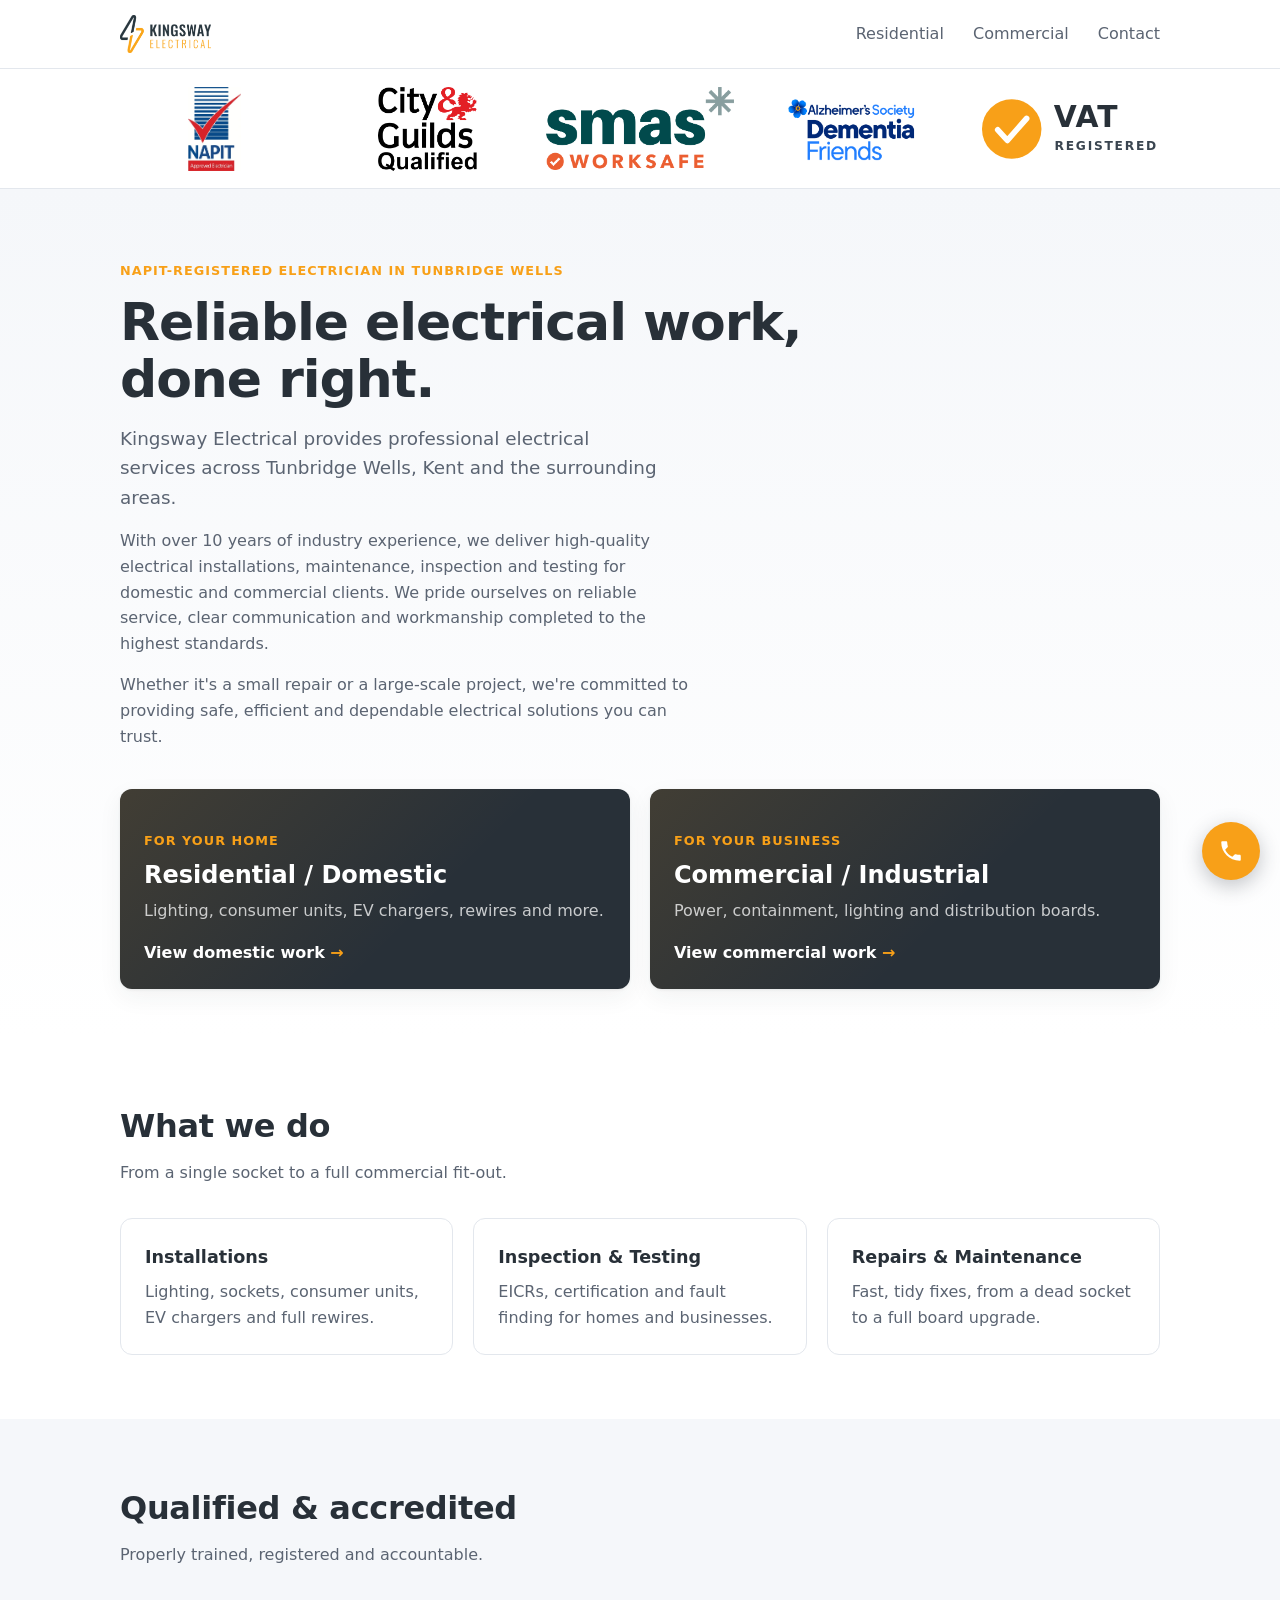
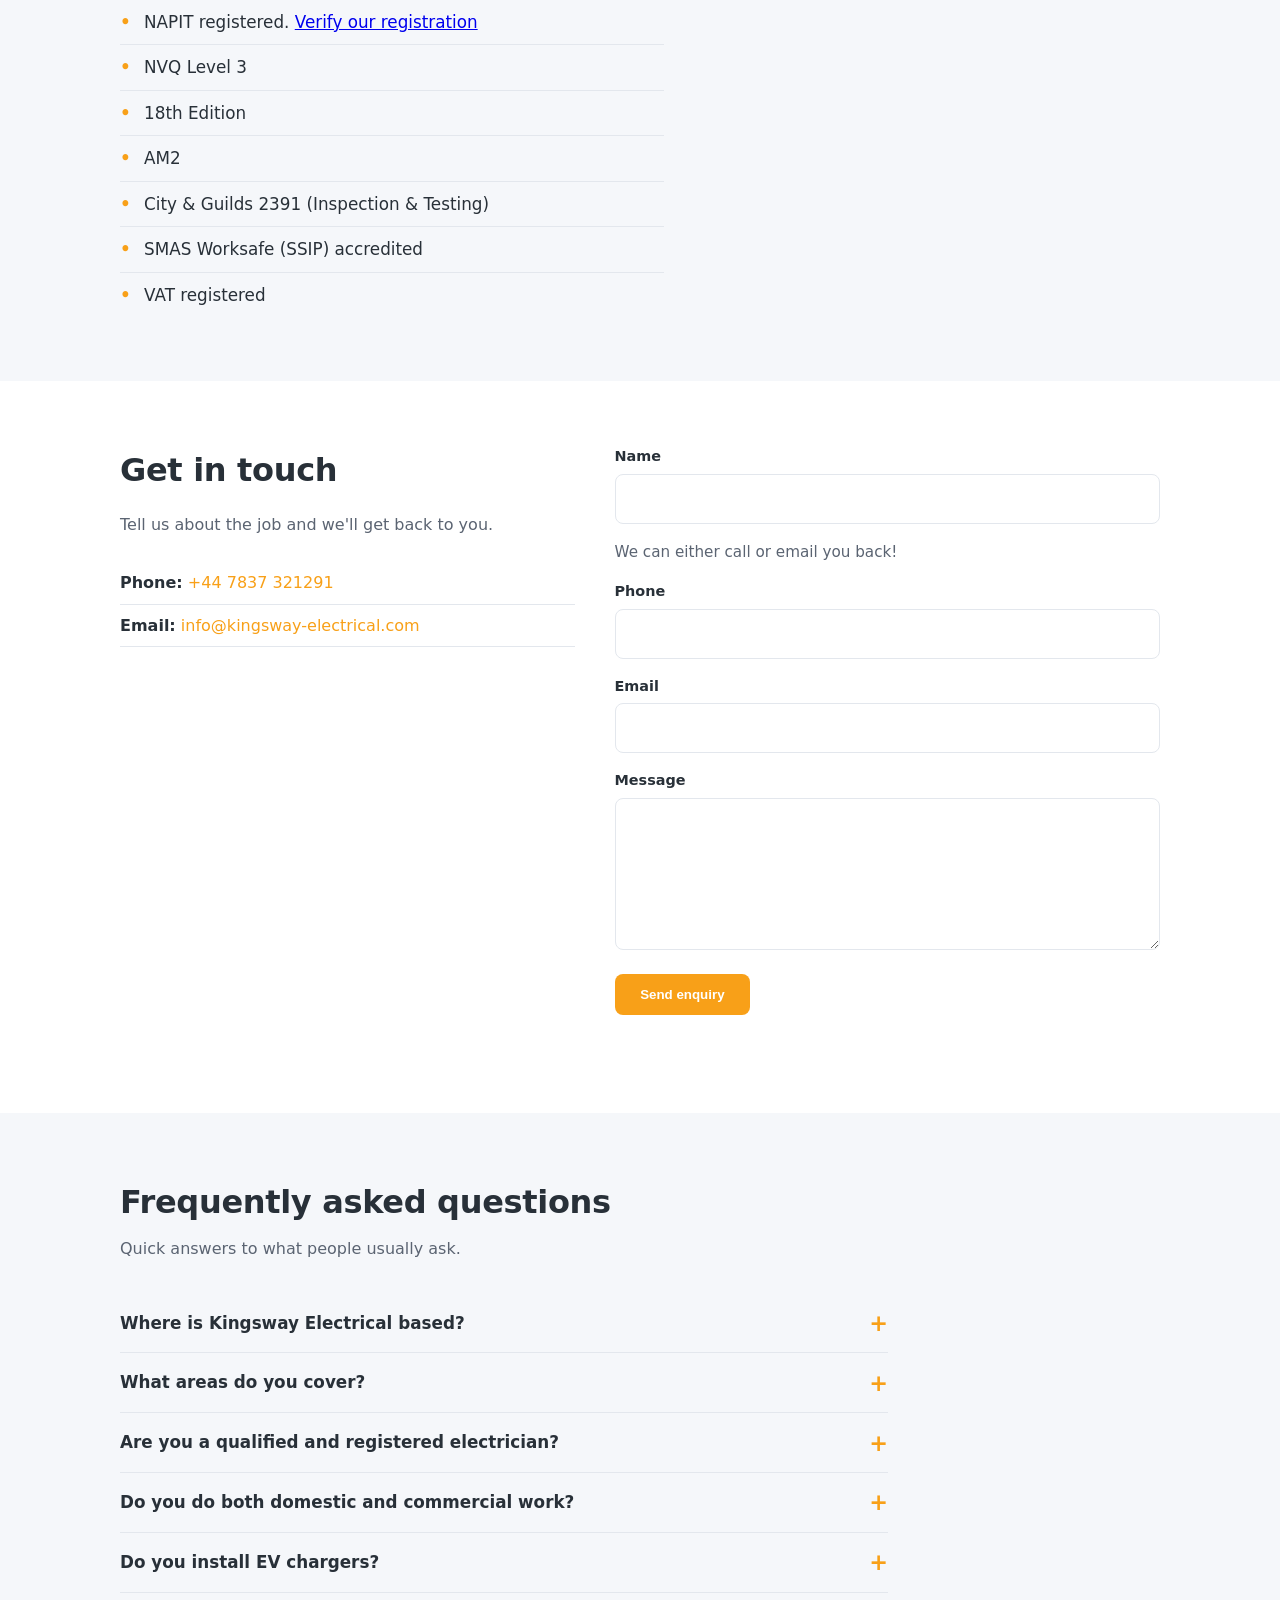
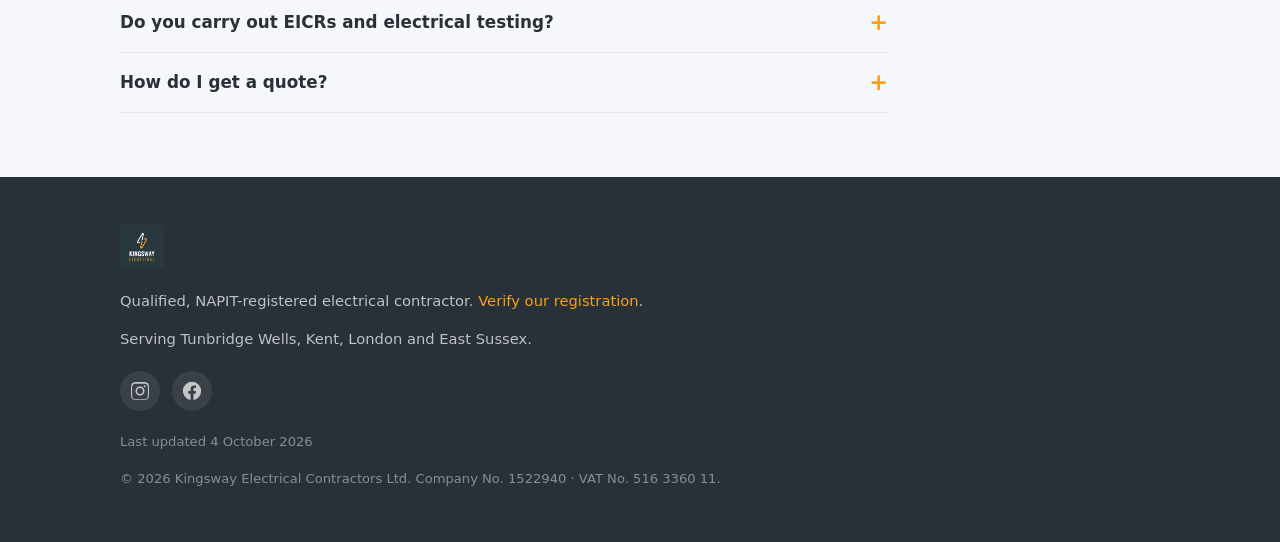
==== index.html @ fcd262de "refresh last-updated date" ====
<!doctype html>
<html lang="en">
    <head>
        <meta charset="UTF-8" />
        <meta name="viewport" content="width=device-width, initial-scale=1.0" />
        <title>
            Electrician in Tunbridge Wells &amp; Kent | Kingsway Electrical
        </title>
        <meta
            name="description"
            content="NAPIT-registered electrician in Tunbridge Wells, covering Kent, London and East Sussex. Domestic and commercial electrical work, done safely and to standard."
        />
        <link rel="canonical" href="https://kingsway-electrical.com/" />
        <link rel="icon" type="image/png" href="assets/favicon.png" />
        <link rel="apple-touch-icon" href="assets/apple-touch-icon.png" />
        <link rel="stylesheet" href="styles.css" />

        <!-- Open Graph / social sharing -->
        <meta property="og:type" content="website" />
        <meta property="og:site_name" content="Kingsway Electrical" />
        <meta
            property="og:title"
            content="Electrician in Tunbridge Wells &amp; Kent | Kingsway Electrical"
        />
        <meta
            property="og:description"
            content="NAPIT-registered electrician in Tunbridge Wells, covering Kent, London and East Sussex. Domestic and commercial work, done safely and to standard."
        />
        <meta property="og:url" content="https://kingsway-electrical.com/" />
        <meta
            property="og:image"
            content="https://kingsway-electrical.com/assets/og-image.png"
        />
        <meta property="og:locale" content="en_GB" />
        <meta name="twitter:card" content="summary_large_image" />
        <meta
            name="twitter:title"
            content="Electrician in Tunbridge Wells &amp; Kent | Kingsway Electrical"
        />
        <meta
            name="twitter:description"
            content="NAPIT-registered electrician in Tunbridge Wells, covering Kent, London and East Sussex."
        />
        <meta
            name="twitter:image"
            content="https://kingsway-electrical.com/assets/og-image.png"
        />

        <!-- LocalBusiness structured data -->
        <script type="application/ld+json">
            {
                "@context": "https://schema.org",
                "@type": "Electrician",
                "name": "Kingsway Electrical Contractors Ltd",
                "image": "https://kingsway-electrical.com/assets/og-image.png",
                "logo": "https://kingsway-electrical.com/assets/logos/kingsway-landscape.png",
                "url": "https://kingsway-electrical.com/",
                "telephone": "+447837321291",
                "email": "info@kingsway-electrical.com",
                "sameAs": [
                    "https://www.instagram.com/kingsway.electrical/",
                    "https://www.facebook.com/share/1Cf3zeGQAm/"
                ],
                "address": {
                    "@type": "PostalAddress",
                    "addressLocality": "Tunbridge Wells",
                    "addressRegion": "Kent",
                    "addressCountry": "GB"
                },
                "geo": {
                    "@type": "GeoCoordinates",
                    "latitude": 51.1324,
                    "longitude": 0.2637
                },
                "areaServed": [
                    { "@type": "City", "name": "Tunbridge Wells" },
                    { "@type": "AdministrativeArea", "name": "Kent" },
                    { "@type": "AdministrativeArea", "name": "East Sussex" },
                    { "@type": "City", "name": "London" }
                ],
                "knowsAbout": [
                    "Domestic electrical installations",
                    "Commercial electrical work",
                    "EV charger installation",
                    "Consumer unit upgrades",
                    "EICR inspection and testing",
                    "Rewires"
                ]
            }
        </script>
    </head>
    <body>
        <a class="skip-link" href="#main">Skip to content</a>

        <header class="site-header">
            <div class="container header-inner">
                <a
                    class="brand"
                    href="index.html"
                    aria-label="Kingsway Electrical home"
                >
                    <img
                        src="assets/logos/kingsway-landscape.png"
                        alt="Kingsway Electrical"
                    />
                </a>
                <nav class="nav">
                    <a href="residential.html">Residential</a>
                    <a href="commercial.html">Commercial</a>
                    <a href="#contact">Contact</a>
                </nav>
            </div>
        </header>

        <main id="main">
            <!-- ACCREDITATION TRUST BAR -->
            <section
                class="trust-bar"
                aria-label="Accreditations and registrations"
            >
                <div class="container trust-bar-inner">
                    <a
                        href="https://search.napit.org.uk/member/70166/kingsway-electrical-contractors-ltd"
                        target="_blank"
                        rel="noopener"
                        title="Verify our NAPIT registration"
                    >
                        <img
                            src="assets/badges/napit-approved.webp"
                            alt="NAPIT Approved Electrician"
                        />
                    </a>
                    <img
                        src="assets/badges/city-and-guilds.png"
                        alt="City &amp; Guilds qualified"
                    />
                    <img
                        src="assets/badges/smas.webp"
                        alt="SMAS Worksafe accredited"
                    />
                    <img
                        src="assets/badges/dementia-friends.png"
                        alt="Dementia Friends"
                    />
                    <img
                        src="assets/badges/vat-registered.svg"
                        alt="VAT registered"
                    />
                </div>
            </section>

            <!-- HERO + the two paths -->
            <section class="hero">
                <div class="container">
                    <p class="eyebrow">
                        NAPIT-Registered Electrician in Tunbridge Wells
                    </p>
                    <h1>Reliable electrical work,<br />done right.</h1>
                    <p class="lead">
                        Kingsway Electrical provides professional electrical
                        services across Tunbridge Wells, Kent and the
                        surrounding areas.
                    </p>
                    <p class="hero-about">
                        With over 10 years of industry experience, we deliver
                        high-quality electrical installations, maintenance,
                        inspection and testing for domestic and commercial
                        clients. We pride ourselves on reliable service, clear
                        communication and workmanship completed to the highest
                        standards.
                    </p>
                    <p class="hero-about">
                        Whether it's a small repair or a large-scale project,
                        we're committed to providing safe, efficient and
                        dependable electrical solutions you can trust.
                    </p>

                    <div class="paths">
                        <a class="path-card" href="residential.html">
                            <span class="path-kicker">For your home</span>
                            <h3>Residential / Domestic</h3>
                            <p>
                                Lighting, consumer units, EV chargers, rewires
                                and more.
                            </p>
                            <span class="arrow">View domestic work</span>
                        </a>
                        <a class="path-card" href="commercial.html">
                            <span class="path-kicker">For your business</span>
                            <h3>Commercial / Industrial</h3>
                            <p>
                                Power, containment, lighting and distribution
                                boards.
                            </p>
                            <span class="arrow">View commercial work</span>
                        </a>
                    </div>
                </div>
            </section>

            <!-- SERVICES -->
            <section id="services" class="section">
                <div class="container">
                    <h2>What we do</h2>
                    <p class="section-sub">
                        From a single socket to a full commercial fit-out.
                    </p>
                    <div class="grid">
                        <div class="card">
                            <h3>Installations</h3>
                            <p>
                                Lighting, sockets, consumer units, EV chargers
                                and full rewires.
                            </p>
                        </div>
                        <div class="card">
                            <h3>Inspection &amp; Testing</h3>
                            <p>
                                EICRs, certification and fault finding for homes
                                and businesses.
                            </p>
                        </div>
                        <div class="card">
                            <h3>Repairs &amp; Maintenance</h3>
                            <p>
                                Fast, tidy fixes, from a dead socket to a full
                                board upgrade.
                            </p>
                        </div>
                    </div>
                </div>
            </section>

            <!-- CREDENTIALS / TRUST -->
            <section id="credentials" class="section section-alt">
                <div class="container">
                    <h2>Qualified &amp; accredited</h2>
                    <p class="section-sub">
                        Properly trained, registered and accountable.
                    </p>
                    <ul class="cert-list">
                        <li>
                            <span>•</span> NAPIT registered.
                            <a
                                href="https://search.napit.org.uk/member/70166/kingsway-electrical-contractors-ltd"
                                target="_blank"
                                rel="noopener"
                                >Verify our registration</a
                            >
                        </li>
                        <li><span>•</span> NVQ Level 3</li>
                        <li><span>•</span> 18th Edition</li>
                        <li><span>•</span> AM2</li>
                        <li>
                            <span>•</span> City &amp; Guilds 2391 (Inspection
                            &amp; Testing)
                        </li>
                        <li><span>•</span> SMAS Worksafe (SSIP) accredited</li>
                        <li><span>•</span> VAT registered</li>
                    </ul>
                </div>
            </section>

            <!-- CONTACT -->
            <section id="contact" class="section">
                <div class="container contact-grid">
                    <div>
                        <h2>Get in touch</h2>
                        <p class="prose">
                            Tell us about the job and we'll get back to you.
                        </p>
                        <ul class="contact-list">
                            <li>
                                <strong>Phone:</strong>
                                <a href="tel:+447837321291">+44 7837 321291</a>
                            </li>
                            <li>
                                <strong>Email:</strong>
                                <a href="mailto:info@kingsway-electrical.com"
                                    >info@kingsway-electrical.com</a
                                >
                            </li>
                        </ul>
                    </div>

                    <form
                        class="contact-form"
                        action="https://api.web3forms.com/submit"
                        method="POST"
                    >
                        <input
                            type="hidden"
                            name="access_key"
                            value="915a069f-47f3-4213-aee9-d47a1fab5835"
                        />
                        <input
                            type="hidden"
                            name="subject"
                            value="New enquiry from kingsway-electrical.com"
                        />
                        <input
                            type="hidden"
                            name="from_name"
                            value="Kingsway Electrical website"
                        />
                        <input
                            type="hidden"
                            name="redirect"
                            value="https://kingsway-electrical.com/thank-you.html"
                        />
                        <!-- honeypot: hidden from people, catches bots -->
                        <input
                            type="checkbox"
                            name="botcheck"
                            style="display: none"
                            tabindex="-1"
                            autocomplete="off"
                        />

                        <div class="field">
                            <label for="cf-name">Name</label>
                            <input
                                id="cf-name"
                                type="text"
                                name="name"
                                required
                                autocomplete="name"
                            />
                        </div>

                        <p class="field-note">
                            We can either call or email you back!
                        </p>

                        <div class="field">
                            <label for="cf-phone">Phone</label>
                            <input
                                id="cf-phone"
                                type="tel"
                                name="phone"
                                autocomplete="tel"
                            />
                        </div>

                        <div class="field">
                            <label for="cf-email">Email</label>
                            <input
                                id="cf-email"
                                type="email"
                                name="email"
                                autocomplete="email"
                            />
                        </div>

                        <div class="field">
                            <label for="cf-message">Message</label>
                            <textarea
                                id="cf-message"
                                name="message"
                                rows="5"
                                required
                            ></textarea>
                        </div>

                        <button class="btn" type="submit">Send enquiry</button>
                        <p
                            class="form-status"
                            role="status"
                            aria-live="polite"
                        ></p>
                    </form>
                </div>
            </section>

            <!-- FAQ -->
            <section id="faq" class="section section-alt">
                <div class="container">
                    <h2>Frequently asked questions</h2>
                    <p class="section-sub">
                        Quick answers to what people usually ask.
                    </p>
                    <div class="faq">
                        <details>
                            <summary>Where is Kingsway Electrical based?</summary>
                            <p>
                                Kingsway Electrical Contractors Ltd is an
                                electrician based in Tunbridge Wells, Kent. We
                                cover Tunbridge Wells and the surrounding areas
                                across Kent, London and East Sussex.
                            </p>
                        </details>
                        <details>
                            <summary>What areas do you cover?</summary>
                            <p>
                                We work throughout Tunbridge Wells, Kent, London
                                and East Sussex, for both domestic and
                                commercial customers.
                            </p>
                        </details>
                        <details>
                            <summary>
                                Are you a qualified and registered electrician?
                            </summary>
                            <p>
                                Yes. We are NAPIT-registered and qualified to NVQ
                                Level 3, 18th Edition, AM2 and City &amp; Guilds
                                2391 (Inspection and Testing). Every job is
                                certified.
                            </p>
                        </details>
                        <details>
                            <summary>
                                Do you do both domestic and commercial work?
                            </summary>
                            <p>
                                Yes. We handle everything from a single socket in
                                a home to a full commercial fit-out, including
                                lighting, consumer units, rewires, power and
                                distribution boards.
                            </p>
                        </details>
                        <details>
                            <summary>Do you install EV chargers?</summary>
                            <p>
                                Yes, we install home and workplace EV chargers,
                                along with the supply and circuit protection they
                                need.
                            </p>
                        </details>
                        <details>
                            <summary>
                                Do you carry out EICRs and electrical testing?
                            </summary>
                            <p>
                                Yes. We carry out EICRs, certification and fault
                                finding for homes and businesses.
                            </p>
                        </details>
                        <details>
                            <summary>How do I get a quote?</summary>
                            <p>
                                Call or email us, or fill in the contact form
                                on this site with a few details about the job.
                                We can call or email you back, whichever suits.
                            </p>
                        </details>
                    </div>
                </div>
            </section>

            <script type="application/ld+json">
                {
                    "@context": "https://schema.org",
                    "@type": "FAQPage",
                    "mainEntity": [
                        {
                            "@type": "Question",
                            "name": "Where is Kingsway Electrical based?",
                            "acceptedAnswer": {
                                "@type": "Answer",
                                "text": "Kingsway Electrical Contractors Ltd is an electrician based in Tunbridge Wells, Kent. We cover Tunbridge Wells and the surrounding areas across Kent, London and East Sussex."
                            }
                        },
                        {
                            "@type": "Question",
                            "name": "What areas do you cover?",
                            "acceptedAnswer": {
                                "@type": "Answer",
                                "text": "We work throughout Tunbridge Wells, Kent, London and East Sussex, for both domestic and commercial customers."
                            }
                        },
                        {
                            "@type": "Question",
                            "name": "Are you a qualified and registered electrician?",
                            "acceptedAnswer": {
                                "@type": "Answer",
                                "text": "Yes. We are NAPIT-registered and qualified to NVQ Level 3, 18th Edition, AM2 and City & Guilds 2391 (Inspection and Testing). Every job is certified."
                            }
                        },
                        {
                            "@type": "Question",
                            "name": "Do you do both domestic and commercial work?",
                            "acceptedAnswer": {
                                "@type": "Answer",
                                "text": "Yes. We handle everything from a single socket in a home to a full commercial fit-out, including lighting, consumer units, rewires, power and distribution boards."
                            }
                        },
                        {
                            "@type": "Question",
                            "name": "Do you install EV chargers?",
                            "acceptedAnswer": {
                                "@type": "Answer",
                                "text": "Yes, we install home and workplace EV chargers, along with the supply and circuit protection they need."
                            }
                        },
                        {
                            "@type": "Question",
                            "name": "Do you carry out EICRs and electrical testing?",
                            "acceptedAnswer": {
                                "@type": "Answer",
                                "text": "Yes. We carry out EICRs, certification and fault finding for homes and businesses."
                            }
                        },
                        {
                            "@type": "Question",
                            "name": "How do I get a quote?",
                            "acceptedAnswer": {
                                "@type": "Answer",
                                "text": "Call or email us, or fill in the contact form on this site with a few details about the job. We can call or email you back, whichever suits."
                            }
                        }
                    ]
                }
            </script>
        </main>

        <footer class="site-footer">
            <div class="container">
                <img
                    class="foot-logo"
                    src="assets/logos/kingsway-wo.png"
                    alt="Kingsway Electrical"
                />
                <p>
                    Qualified, NAPIT-registered electrical contractor.
                    <a
                        href="https://search.napit.org.uk/member/70166/kingsway-electrical-contractors-ltd"
                        target="_blank"
                        rel="noopener"
                        >Verify our registration</a
                    >.
                </p>
                <p>
                    Serving Tunbridge Wells, Kent, London and East Sussex.
                </p>
                <p class="foot-social">
                    <a
                        href="https://www.instagram.com/kingsway.electrical/"
                        target="_blank"
                        rel="noopener"
                        aria-label="Kingsway Electrical on Instagram"
                    >
                        <svg viewBox="0 0 24 24" width="22" height="22" aria-hidden="true" focusable="false"><path fill="currentColor" d="M12 2.2c3.2 0 3.58.01 4.85.07 1.17.05 1.8.25 2.23.41.56.22.96.48 1.38.9.42.42.68.82.9 1.38.16.42.36 1.06.41 2.23.06 1.27.07 1.65.07 4.85s-.01 3.58-.07 4.85c-.05 1.17-.25 1.8-.41 2.23-.22.56-.48.96-.9 1.38-.42.42-.82.68-1.38.9-.42.16-1.06.36-2.23.41-1.27.06-1.65.07-4.85.07s-3.58-.01-4.85-.07c-1.17-.05-1.8-.25-2.23-.41a3.7 3.7 0 0 1-1.38-.9 3.7 3.7 0 0 1-.9-1.38c-.16-.42-.36-1.06-.41-2.23C2.21 15.58 2.2 15.2 2.2 12s.01-3.58.07-4.85c.05-1.17.25-1.8.41-2.23.22-.56.48-.96.9-1.38.42-.42.82-.68 1.38-.9.42-.16 1.06-.36 2.23-.41C8.42 2.21 8.8 2.2 12 2.2zm0 1.8c-3.14 0-3.51.01-4.75.07-.9.04-1.39.19-1.71.32-.43.17-.74.37-1.06.69-.32.32-.52.63-.69 1.06-.13.32-.28.81-.32 1.71-.06 1.24-.07 1.61-.07 4.75s.01 3.51.07 4.75c.04.9.19 1.39.32 1.71.17.43.37.74.69 1.06.32.32.63.52 1.06.69.32.13.81.28 1.71.32 1.24.06 1.61.07 4.75.07s3.51-.01 4.75-.07c.9-.04 1.39-.19 1.71-.32.43-.17.74-.37 1.06-.69.32-.32.52-.63.69-1.06.13-.32.28-.81.32-1.71.06-1.24.07-1.61.07-4.75s-.01-3.51-.07-4.75c-.04-.9-.19-1.39-.32-1.71a2.85 2.85 0 0 0-.69-1.06 2.85 2.85 0 0 0-1.06-.69c-.32-.13-.81-.28-1.71-.32C15.51 4.01 15.14 4 12 4zm0 3.06A4.94 4.94 0 1 0 12 16.94 4.94 4.94 0 0 0 12 7.06zm0 8.14A3.2 3.2 0 1 1 12 8.8a3.2 3.2 0 0 1 0 6.4zm6.28-8.34a1.15 1.15 0 1 1-2.3 0 1.15 1.15 0 0 1 2.3 0z"/></svg>
                    </a>
                    <a
                        href="https://www.facebook.com/share/1Cf3zeGQAm/"
                        target="_blank"
                        rel="noopener"
                        aria-label="Kingsway Electrical on Facebook"
                    >
                        <svg viewBox="0 0 24 24" width="22" height="22" aria-hidden="true" focusable="false"><path fill="currentColor" d="M22 12a10 10 0 1 0-11.56 9.88v-6.99H7.9V12h2.54V9.8c0-2.5 1.49-3.89 3.78-3.89 1.09 0 2.24.2 2.24.2v2.46h-1.26c-1.24 0-1.63.77-1.63 1.56V12h2.78l-.44 2.89h-2.34v6.99A10 10 0 0 0 22 12z"/></svg>
                    </a>
                </p>
                <p class="foot-updated">
                    Last updated
                    <time datetime="2026-10-04">4 October 2026</time>
                </p>
                <p class="foot-meta">
                    &copy; <span id="year">2026</span> Kingsway Electrical
                    Contractors Ltd. Company No. 1522940 · VAT No. 516 3360 11.
                </p>
            </div>
        </footer>

        <!-- floating call button (appears on scroll) -->
        <a
            class="call-fab"
            href="tel:+447837321291"
            aria-label="Call Kingsway Electrical on 07837 321291"
        >
            <svg viewBox="0 0 24 24" width="26" height="26" aria-hidden="true" focusable="false"><path fill="currentColor" d="M6.62 10.79c1.44 2.83 3.76 5.14 6.59 6.59l2.2-2.2c.27-.27.67-.36 1.02-.24 1.12.37 2.33.57 3.57.57.55 0 1 .45 1 1V20c0 .55-.45 1-1 1-9.39 0-17-7.61-17-17 0-.55.45-1 1-1h3.5c.55 0 1 .45 1 1 0 1.25.2 2.45.57 3.57.11.35.03.74-.25 1.02l-2.2 2.21z"/></svg>
        </a>

        <script>
            document.getElementById("year").textContent =
                new Date().getFullYear();
        </script>
        <script>
            (function () {
                var form = document.querySelector(".contact-form");
                if (!form) return;
                var status = form.querySelector(".form-status");
                var phone = form.querySelector("[name=phone]");
                var email = form.querySelector("[name=email]");

                // Phone and email are both optional, but we need one to reply.
                // On a valid submit the form posts normally and Web3Forms
                // redirects to thank-you.html (see the hidden "redirect" field).
                form.addEventListener("submit", function (e) {
                    if (!phone.value.trim() && !email.value.trim()) {
                        e.preventDefault();
                        status.className = "form-status error";
                        status.textContent =
                            "Please leave a phone number or an email so we can reply.";
                        phone.focus();
                    }
                });
            })();
        </script>
    </body>
</html>
---- styles.css ----
/* Kingsway Electrical site styles */

:root {
  --bg: #ffffff;
  --bg-alt: #f5f7fa;
  --ink: #283038;          /* brand slate-charcoal (sampled from logo) */
  --ink-soft: #3a4550;
  --muted: #5b6472;
  --brand: #f8a018;        /* brand orange (sampled from logo) */
  --brand-dark: #d8860c;
  --border: #e3e7ed;
  --max: 1080px;
  --radius: 12px;
  --shadow: 0 1px 3px rgba(40, 48, 56, 0.08), 0 8px 24px rgba(40, 48, 56, 0.06);
}

* { box-sizing: border-box; }
html { scroll-behavior: smooth; }

body {
  margin: 0;
  font-family: system-ui, -apple-system, "Segoe UI", Roboto, Helvetica, Arial, sans-serif;
  color: var(--ink);
  background: var(--bg);
  line-height: 1.6;
}

img { max-width: 100%; display: block; }

.container {
  width: 100%;
  max-width: var(--max);
  margin: 0 auto;
  padding: 0 1.25rem;
}

/* ---------- Header ---------- */
.site-header {
  position: sticky;
  top: 0;
  background: rgba(255, 255, 255, 0.92);
  backdrop-filter: blur(8px);
  border-bottom: 1px solid var(--border);
  z-index: 50;
}
.header-inner {
  display: flex;
  align-items: center;
  justify-content: space-between;
  height: 68px;
}
.brand img { height: 38px; width: auto; }
.nav a {
  margin-left: 1.5rem;
  color: var(--muted);
  text-decoration: none;
  font-weight: 500;
}
.nav a:hover { color: var(--brand); }

/* ---------- Buttons ---------- */
.btn {
  display: inline-block;
  background: var(--brand);
  color: #fff;
  text-decoration: none;
  font-weight: 600;
  padding: 0.8rem 1.6rem;
  border-radius: 8px;
  border: none;
  cursor: pointer;
  transition: background 0.15s ease;
}
.btn:hover { background: var(--brand-dark); }
.btn-ghost {
  background: transparent;
  color: var(--ink);
  border: 1px solid var(--border);
}
.btn-ghost:hover { background: var(--bg-alt); }

/* ---------- Accreditation trust bar (directly below the nav) ---------- */
.trust-bar {
  background: var(--bg);
  border-bottom: 1px solid var(--border);
  padding: 1.1rem 0;
}
.trust-bar-inner {
  display: flex;
  align-items: center;
  justify-content: space-between;
  gap: 1.5rem;
  flex-wrap: wrap;
}
.trust-bar-inner > * {            /* equal-width slots, logo centred in each */
  flex: 1 1 0;
  display: flex;
  align-items: center;
  justify-content: center;
  min-width: 100px;
}
.trust-bar img {
  height: 84px;
  width: auto;
  max-width: 100%;
  object-fit: contain;
}
@media (max-width: 600px) {
  /* stack the header so the nav row sits below the logo instead of crowding it */
  .header-inner { height: auto; flex-direction: column; gap: 0.5rem; padding: 0.7rem 0; }
  .nav { display: flex; justify-content: center; gap: 1.5rem; }
  .nav a { margin: 0; }
  /* let the marks size to content and centre them so they wrap into even rows */
  .trust-bar img { height: 54px; }
  .trust-bar-inner { justify-content: center; gap: 1.25rem 1.6rem; }
  .trust-bar-inner > * { flex: 0 0 auto; min-width: 0; }
}

/* ---------- Hero ---------- */
.hero {
  padding: 4.5rem 0 3rem;
  background: linear-gradient(180deg, var(--bg-alt), var(--bg));
}
.eyebrow {
  text-transform: uppercase;
  letter-spacing: 0.08em;
  font-size: 0.8rem;
  font-weight: 600;
  color: var(--brand);
  margin: 0 0 0.75rem;
}
.hero h1 {
  font-size: clamp(2rem, 5vw, 3.25rem);
  line-height: 1.1;
  margin: 0 0 1rem;
  letter-spacing: -0.02em;
}
.lead { font-size: 1.15rem; color: var(--muted); max-width: 46ch; margin: 0 0 1rem; }
.hero-about { color: var(--muted); max-width: 56ch; margin: 0 0 1rem; }
.hero-about:last-of-type { margin-bottom: 0; }

/* ---------- Thank-you page ---------- */
.hero.thanks { padding: 5rem 0; }
.thanks-icon {
  display: inline-flex;
  align-items: center;
  justify-content: center;
  width: 64px;
  height: 64px;
  border-radius: 50%;
  background: var(--brand);
  color: #fff;
  margin-bottom: 1.25rem;
}
.hero.thanks .gallery-switch { margin-top: 2rem; }

/* ---------- Path buttons (the two big choices) ---------- */
.paths {
  display: grid;
  grid-template-columns: repeat(auto-fit, minmax(260px, 1fr));
  gap: 1.25rem;
  margin-top: 2.5rem;
}
.path-card {
  position: relative;
  display: flex;
  flex-direction: column;
  justify-content: flex-end;
  min-height: 200px;
  padding: 1.5rem;
  border-radius: var(--radius);
  background: var(--ink);
  color: #fff;
  text-decoration: none;
  overflow: hidden;
  box-shadow: var(--shadow);
  transition: transform 0.18s ease, box-shadow 0.18s ease;
}
.path-card:hover { transform: translateY(-3px); box-shadow: 0 12px 32px rgba(40, 48, 56, 0.18); }
.path-card::before {
  content: "";
  position: absolute;
  inset: 0;
  background: linear-gradient(135deg, rgba(248, 160, 24, 0.12), rgba(40, 48, 56, 0.0) 60%);
}
.path-card .path-kicker {
  position: relative;
  font-size: 0.8rem;
  letter-spacing: 0.08em;
  text-transform: uppercase;
  color: var(--brand);
  font-weight: 600;
}
.path-card h3 { position: relative; margin: 0.3rem 0 0.2rem; font-size: 1.5rem; }
.path-card p { position: relative; margin: 0; color: rgba(255, 255, 255, 0.75); }
.path-card .arrow { position: relative; margin-top: 1rem; font-weight: 600; color: #fff; }
.path-card .arrow::after { content: " →"; color: var(--brand); }

/* ---------- Sections ---------- */
.section { padding: 4rem 0; }
.section-alt { background: var(--bg-alt); }
.section h2 {
  font-size: clamp(1.5rem, 3vw, 2rem);
  margin: 0 0 0.5rem;
  letter-spacing: -0.01em;
}
.section .section-sub { color: var(--muted); margin: 0 0 2rem; max-width: 60ch; }
.prose { max-width: 62ch; color: var(--muted); }

/* ---------- Service grid ---------- */
.grid {
  display: grid;
  grid-template-columns: repeat(auto-fit, minmax(220px, 1fr));
  gap: 1.25rem;
}
.card {
  background: var(--bg);
  border: 1px solid var(--border);
  border-radius: var(--radius);
  padding: 1.5rem;
}
.card h3 { margin: 0 0 0.5rem; font-size: 1.1rem; }
.card p { margin: 0; color: var(--muted); }

/* ---------- Credentials / trust strip ---------- */
.cert-list {
  list-style: none;
  padding: 0;
  margin: 0;
  max-width: 34rem;
}
.cert-list li {
  padding: 0.55rem 0;
  font-size: 1.05rem;
  border-bottom: 1px solid var(--border);
}
.cert-list li:last-child { border-bottom: none; }
.cert-list li span { color: var(--brand); font-weight: 700; margin-right: 0.5rem; }

/* ---------- FAQ ---------- */
.faq { max-width: 48rem; }
.faq details { border-bottom: 1px solid var(--border); }
.faq summary {
  cursor: pointer;
  list-style: none;
  padding: 1rem 0;
  font-weight: 600;
  font-size: 1.05rem;
  display: flex;
  justify-content: space-between;
  align-items: center;
  gap: 1rem;
}
.faq summary::-webkit-details-marker { display: none; }
.faq summary::after {
  content: "+";
  color: var(--brand);
  font-weight: 700;
  font-size: 1.4rem;
  line-height: 1;
}
.faq details[open] summary::after { content: "\2212"; }
.faq details p {
  margin: 0 0 1.1rem;
  color: var(--muted);
  max-width: 62ch;
}

.badges {
  display: flex;
  flex-wrap: wrap;
  align-items: center;
  gap: 2rem;
}
.badges a, .badges figure { margin: 0; }
.badges img, .badges svg {
  height: 64px;
  width: auto;
  object-fit: contain;
  filter: grayscale(0.1);
  transition: transform 0.15s ease;
}
.badges a:hover img { transform: scale(1.04); }

/* ---------- Contact ---------- */
.contact-list { list-style: none; padding: 0; margin: 1.5rem 0 0; }
.contact-list li { padding: 0.5rem 0; border-bottom: 1px solid var(--border); }
.contact-list a { color: var(--brand); text-decoration: none; }
.contact-list a:hover { text-decoration: underline; }

/* ---------- Contact form ---------- */
.contact-grid {
  display: grid;
  grid-template-columns: 1fr 1.2fr;
  gap: 2.5rem;
  align-items: start;
}
@media (max-width: 760px) {
  .contact-grid { grid-template-columns: 1fr; gap: 1.75rem; }
}
.contact-form .field { margin-bottom: 1rem; }
.contact-form label {
  display: block;
  font-weight: 600;
  font-size: 0.9rem;
  margin-bottom: 0.35rem;
}
.contact-form input,
.contact-form textarea {
  width: 100%;
  padding: 0.7rem 0.9rem;
  font: inherit;
  color: var(--ink);
  background: var(--bg);
  border: 1px solid var(--border);
  border-radius: 8px;
}
.contact-form input:focus,
.contact-form textarea:focus {
  outline: none;
  border-color: var(--brand);
  box-shadow: 0 0 0 3px rgba(248, 160, 24, 0.18);
}
.contact-form textarea { resize: vertical; min-height: 120px; }
.field-note { margin: 0 0 1rem; color: var(--muted); font-size: 0.95rem; }
.form-status { margin: 1rem 0 0; font-weight: 600; font-size: 0.95rem; min-height: 1.2em; }
.form-status.ok { color: #1c7c43; }
.form-status.error { color: #c0362c; }

/* ---------- Footer ---------- */
.site-footer {
  background: var(--ink);
  color: rgba(255, 255, 255, 0.7);
  padding: 3rem 0 2.5rem;
  font-size: 0.92rem;
}
.site-footer img.foot-logo { height: 44px; width: auto; margin-bottom: 1.25rem; }
.site-footer a { color: var(--brand); text-decoration: none; }
.site-footer .foot-meta { margin-top: 1rem; font-size: 0.82rem; color: rgba(255, 255, 255, 0.45); }
.site-footer .foot-updated { margin-top: 1.25rem; font-size: 0.82rem; color: rgba(255, 255, 255, 0.45); }
.foot-social { display: flex; gap: 0.75rem; margin: 1.25rem 0 0; }
.foot-social a {
  display: inline-flex;
  align-items: center;
  justify-content: center;
  width: 40px;
  height: 40px;
  border-radius: 50%;
  color: rgba(255, 255, 255, 0.7);
  background: rgba(255, 255, 255, 0.08);
  transition: background 0.15s ease, color 0.15s ease;
}
.foot-social a:hover { background: var(--brand); color: #fff; }
.foot-social svg { display: block; }

/* ---------- Floating call button (appears on scroll) ---------- */
.call-fab {
  position: fixed;
  right: 1.25rem;
  bottom: 1.25rem;
  z-index: 60;
  display: flex;
  align-items: center;
  justify-content: center;
  width: 58px;
  height: 58px;
  border-radius: 50%;
  background: var(--brand);
  color: #fff;
  box-shadow: 0 6px 20px rgba(40, 48, 56, 0.28);
  transition: opacity 0.25s ease, transform 0.25s ease, background 0.15s ease;
}
.call-fab:hover { background: var(--brand-dark); }
.call-fab:focus-visible { outline: 3px solid var(--ink); outline-offset: 3px; }
@media (max-width: 600px) {
  .call-fab { width: 54px; height: 54px; right: 1rem; bottom: 1rem; }
}

/* ---------- Standouts strip (homepage, auto-scrolling marquee) ---------- */
.standouts-section { padding-bottom: 3rem; }
.standouts-scroll {
  overflow: hidden;
  padding: 0.5rem 0 1.25rem;
  /* fade the band into the page at both edges */
  -webkit-mask-image: linear-gradient(to right, transparent, #000 7%, #000 93%, transparent);
  mask-image: linear-gradient(to right, transparent, #000 7%, #000 93%, transparent);
}
.standouts-track {
  display: flex;
  width: max-content;
  animation: standouts-marquee 55s linear infinite;
}
.standouts-scroll:hover .standouts-track,
.standouts-scroll:focus-within .standouts-track {
  animation-play-state: paused;
}
@keyframes standouts-marquee {
  from { transform: translateX(0); }
  to { transform: translateX(-50%); } /* set is duplicated, so -50% loops seamlessly */
}
.standout {
  flex: 0 0 auto;
  width: 280px;
  height: 300px;
  margin-right: 1rem;
  position: relative;
  border: none;
  padding: 0;
  border-radius: var(--radius);
  overflow: hidden;
  cursor: pointer;
  box-shadow: var(--shadow);
  background: var(--bg-alt);
  opacity: 0.5;                 /* dimmed, background-like by default */
  transition: opacity 0.35s ease;
}
.standout img {
  width: 100%;
  height: 100%;
  object-fit: cover;
  transition: transform 0.4s ease;
}
.standout:hover, .standout:focus-visible { opacity: 1; }
.standout:hover img { transform: scale(1.05); }
.standout:focus-visible { outline: 3px solid var(--brand); outline-offset: 2px; }
.standout-cap {
  position: absolute;
  left: 0;
  right: 0;
  bottom: 0;
  padding: 2rem 1rem 0.9rem;
  color: #fff;
  font-weight: 600;
  font-size: 0.95rem;
  text-align: left;
  background: linear-gradient(to top, rgba(40, 48, 56, 0.9), rgba(40, 48, 56, 0));
  opacity: 0;                   /* caption appears on hover/focus */
  transition: opacity 0.3s ease;
}
.standout:hover .standout-cap, .standout:focus-visible .standout-cap { opacity: 1; }

/* Respect reduced-motion: stop the auto-scroll, allow manual scroll, full opacity */
@media (prefers-reduced-motion: reduce) {
  .standouts-track { animation: none; }
  .standouts-scroll { overflow-x: auto; -webkit-overflow-scrolling: touch; }
  .standout, .standout-cap { opacity: 1; }
}
@media (max-width: 560px) {
  .standout { width: 70vw; height: 260px; }
}

/* ---------- Gallery ---------- */
.gallery-head { padding: 3rem 0 1rem; background: linear-gradient(180deg, var(--bg-alt), var(--bg)); }
.gallery-head h1 { font-size: clamp(1.8rem, 4vw, 2.6rem); margin: 0 0 0.5rem; letter-spacing: -0.02em; }
.gallery-head p { color: var(--muted); max-width: 60ch; margin: 0; }
.gallery-switch { margin-top: 1.5rem; display: flex; gap: 0.75rem; flex-wrap: wrap; }

.category { padding: 2.5rem 0 0.5rem; }
.category h2 {
  font-size: 1.4rem;
  margin: 0 0 1.25rem;
  padding-bottom: 0.5rem;
  border-bottom: 2px solid var(--brand);
  display: inline-block;
}
.photo-grid { columns: 3 260px; column-gap: 12px; }
.photo {
  break-inside: avoid;
  margin: 0 0 12px;
  padding: 0;
  border: none;
  background: none;
  cursor: pointer;
  width: 100%;
  border-radius: 10px;
  overflow: hidden;
  display: block;
  box-shadow: var(--shadow);
}
.photo img { width: 100%; height: auto; border-radius: 10px; transition: transform 0.25s ease, opacity 0.2s ease; background: var(--bg-alt); }
.photo:hover img { transform: scale(1.03); }
.photo:focus-visible { outline: 3px solid var(--brand); outline-offset: 2px; }

.gallery-loading, .gallery-empty { color: var(--muted); padding: 2rem 0; }

/* ---------- Lightbox ---------- */
.lightbox {
  position: fixed;
  inset: 0;
  background: rgba(20, 24, 28, 0.94);
  display: none;
  align-items: center;
  justify-content: center;
  z-index: 100;
  padding: 2rem;
}
.lightbox.open { display: flex; }
.lightbox img {
  max-width: min(1100px, 92vw);
  max-height: 82vh;
  width: auto;
  height: auto;
  border-radius: 6px;
  box-shadow: 0 20px 60px rgba(0, 0, 0, 0.5);
}
.lightbox figure { margin: 0; text-align: center; }
.lightbox figcaption { color: rgba(255, 255, 255, 0.85); margin-top: 0.9rem; font-size: 0.95rem; }
.lb-btn {
  position: absolute;
  background: rgba(255, 255, 255, 0.1);
  color: #fff;
  border: none;
  width: 52px;
  height: 52px;
  border-radius: 50%;
  font-size: 1.4rem;
  cursor: pointer;
  display: flex;
  align-items: center;
  justify-content: center;
  transition: background 0.15s ease;
}
.lb-btn:hover { background: var(--brand); }
.lb-close { top: 1.25rem; right: 1.25rem; }
.lb-prev { left: 1.25rem; top: 50%; transform: translateY(-50%); }
.lb-next { right: 1.25rem; top: 50%; transform: translateY(-50%); }
@media (max-width: 640px) {
  .lb-prev { left: 0.5rem; }
  .lb-next { right: 0.5rem; }
}

/* ---------- Misc ---------- */
.skip-link {
  position: absolute;
  left: -999px;
}
.skip-link:focus { left: 1rem; top: 0.5rem; background: #fff; padding: 0.5rem 1rem; z-index: 200; border-radius: 6px; }
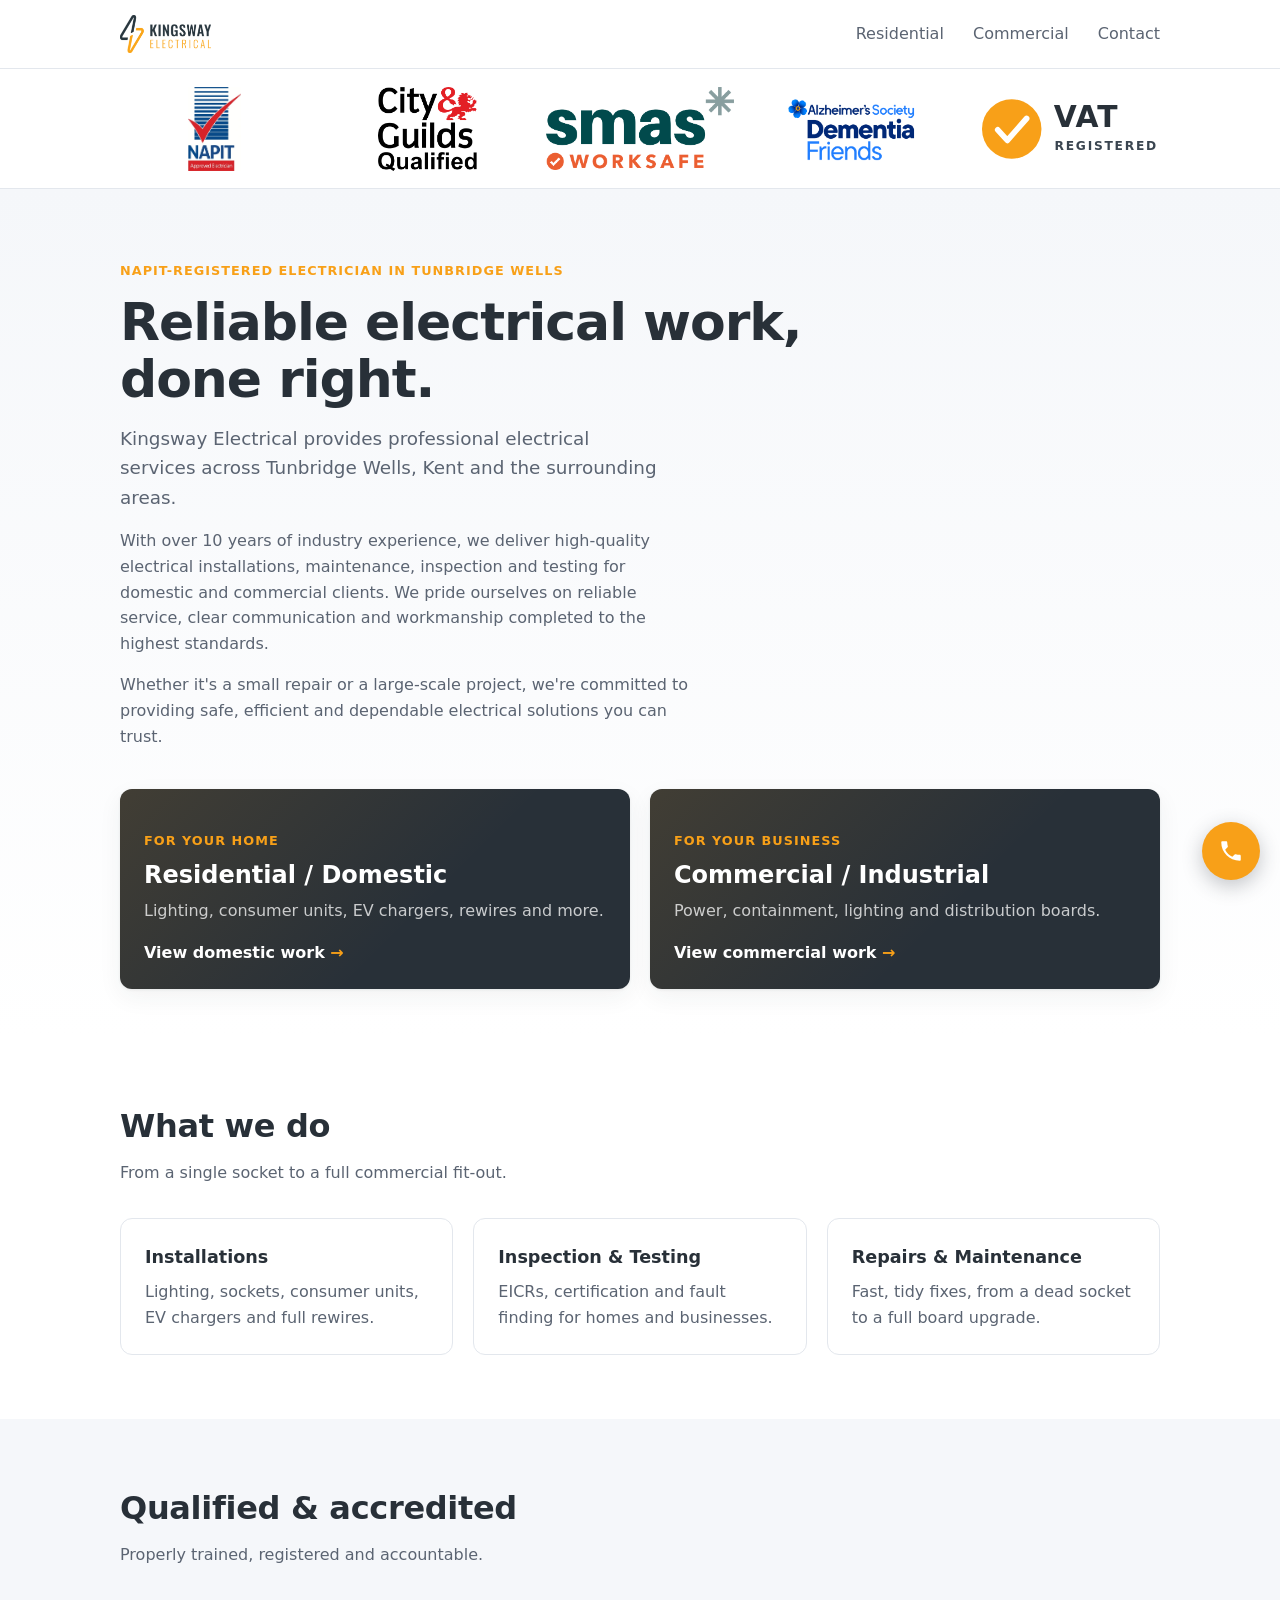
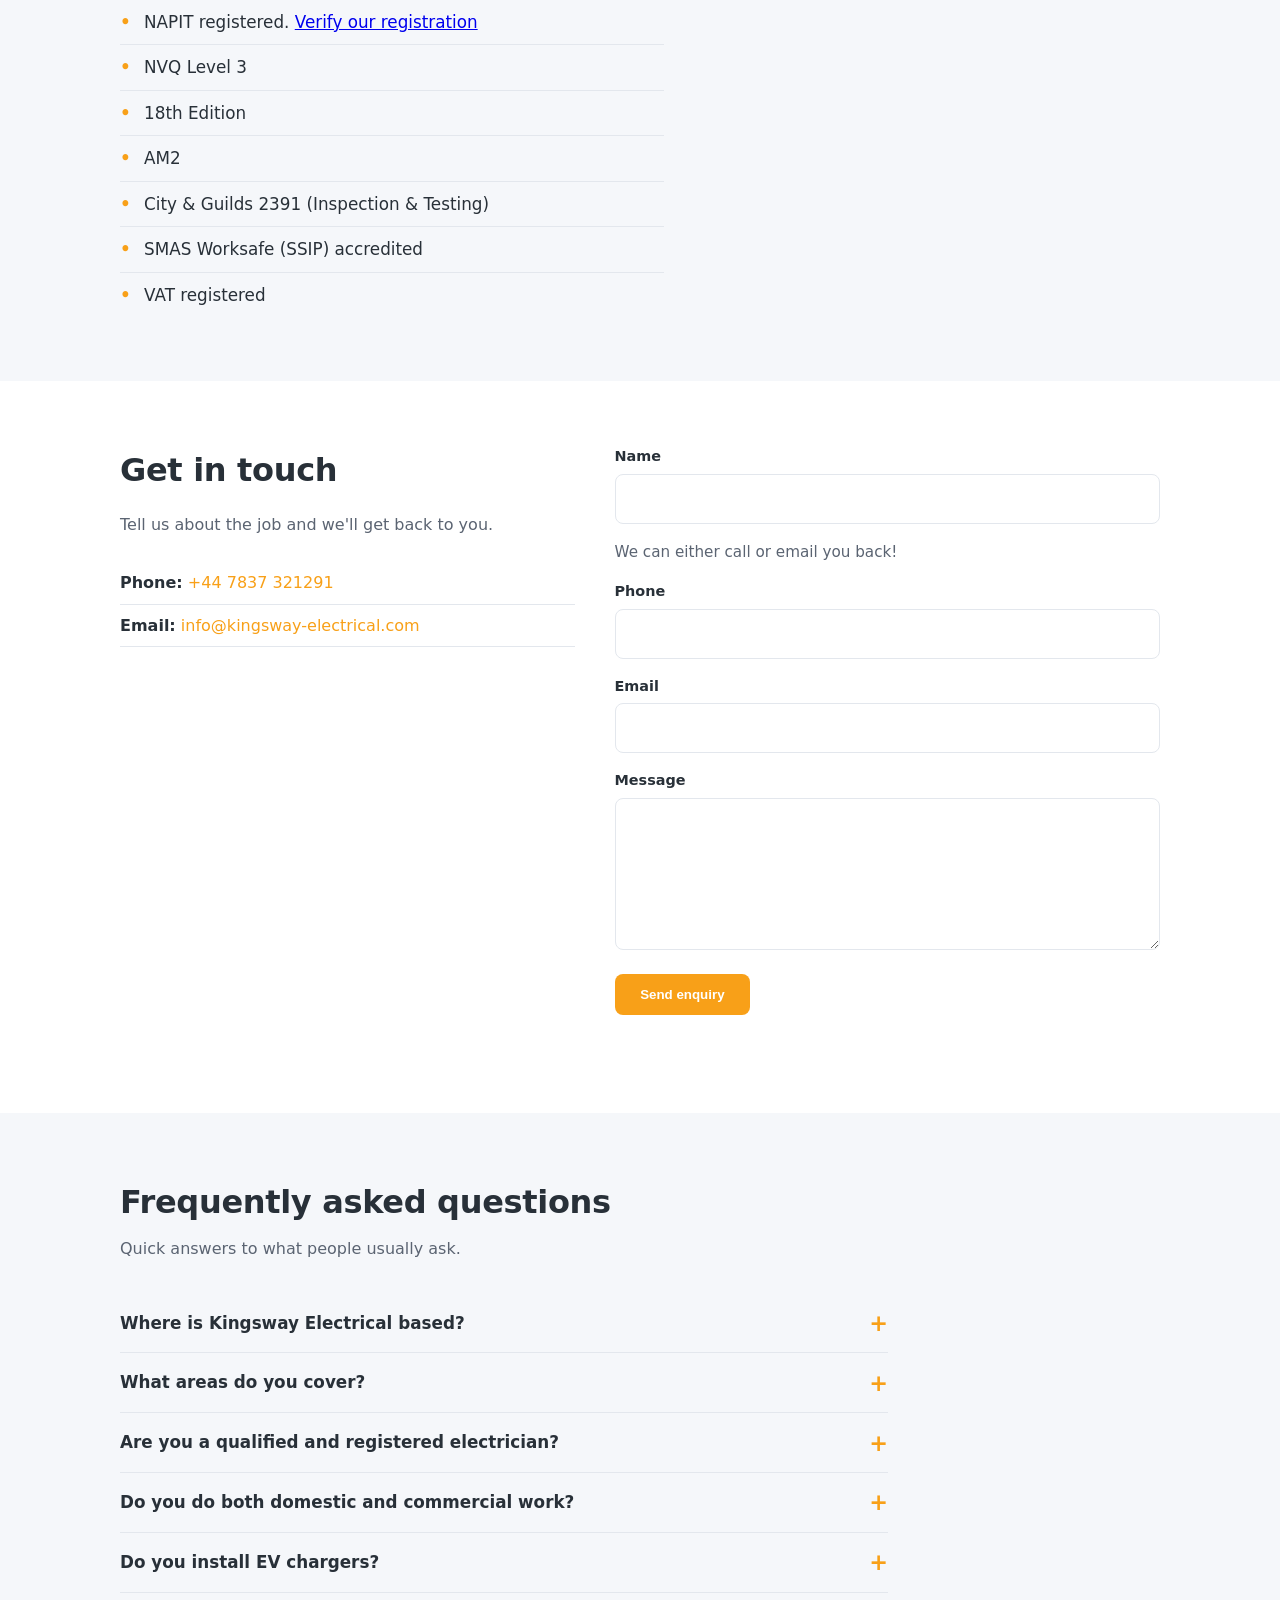
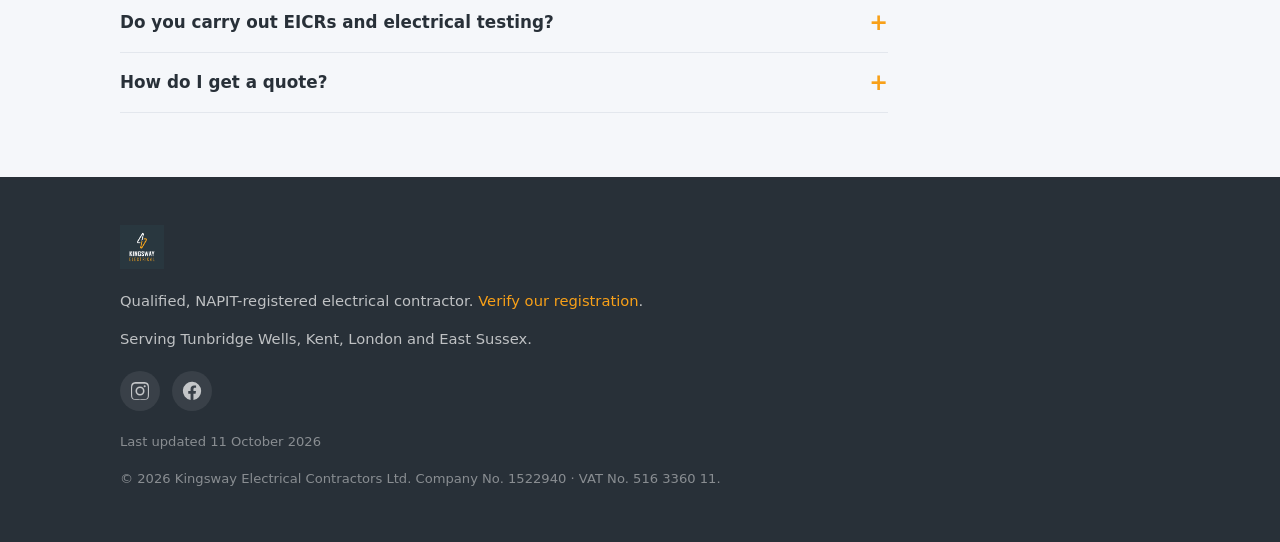
==== commit d32af38b: "refresh last-updated date" ====
--- a/index.html
+++ b/index.html
@@ -553,7 +553,7 @@
                 </p>
                 <p class="foot-updated">
                     Last updated
-                    <time datetime="2026-10-04">4 October 2026</time>
+                    <time datetime="2026-10-11">11 October 2026</time>
                 </p>
                 <p class="foot-meta">
                     &copy; <span id="year">2026</span> Kingsway Electrical
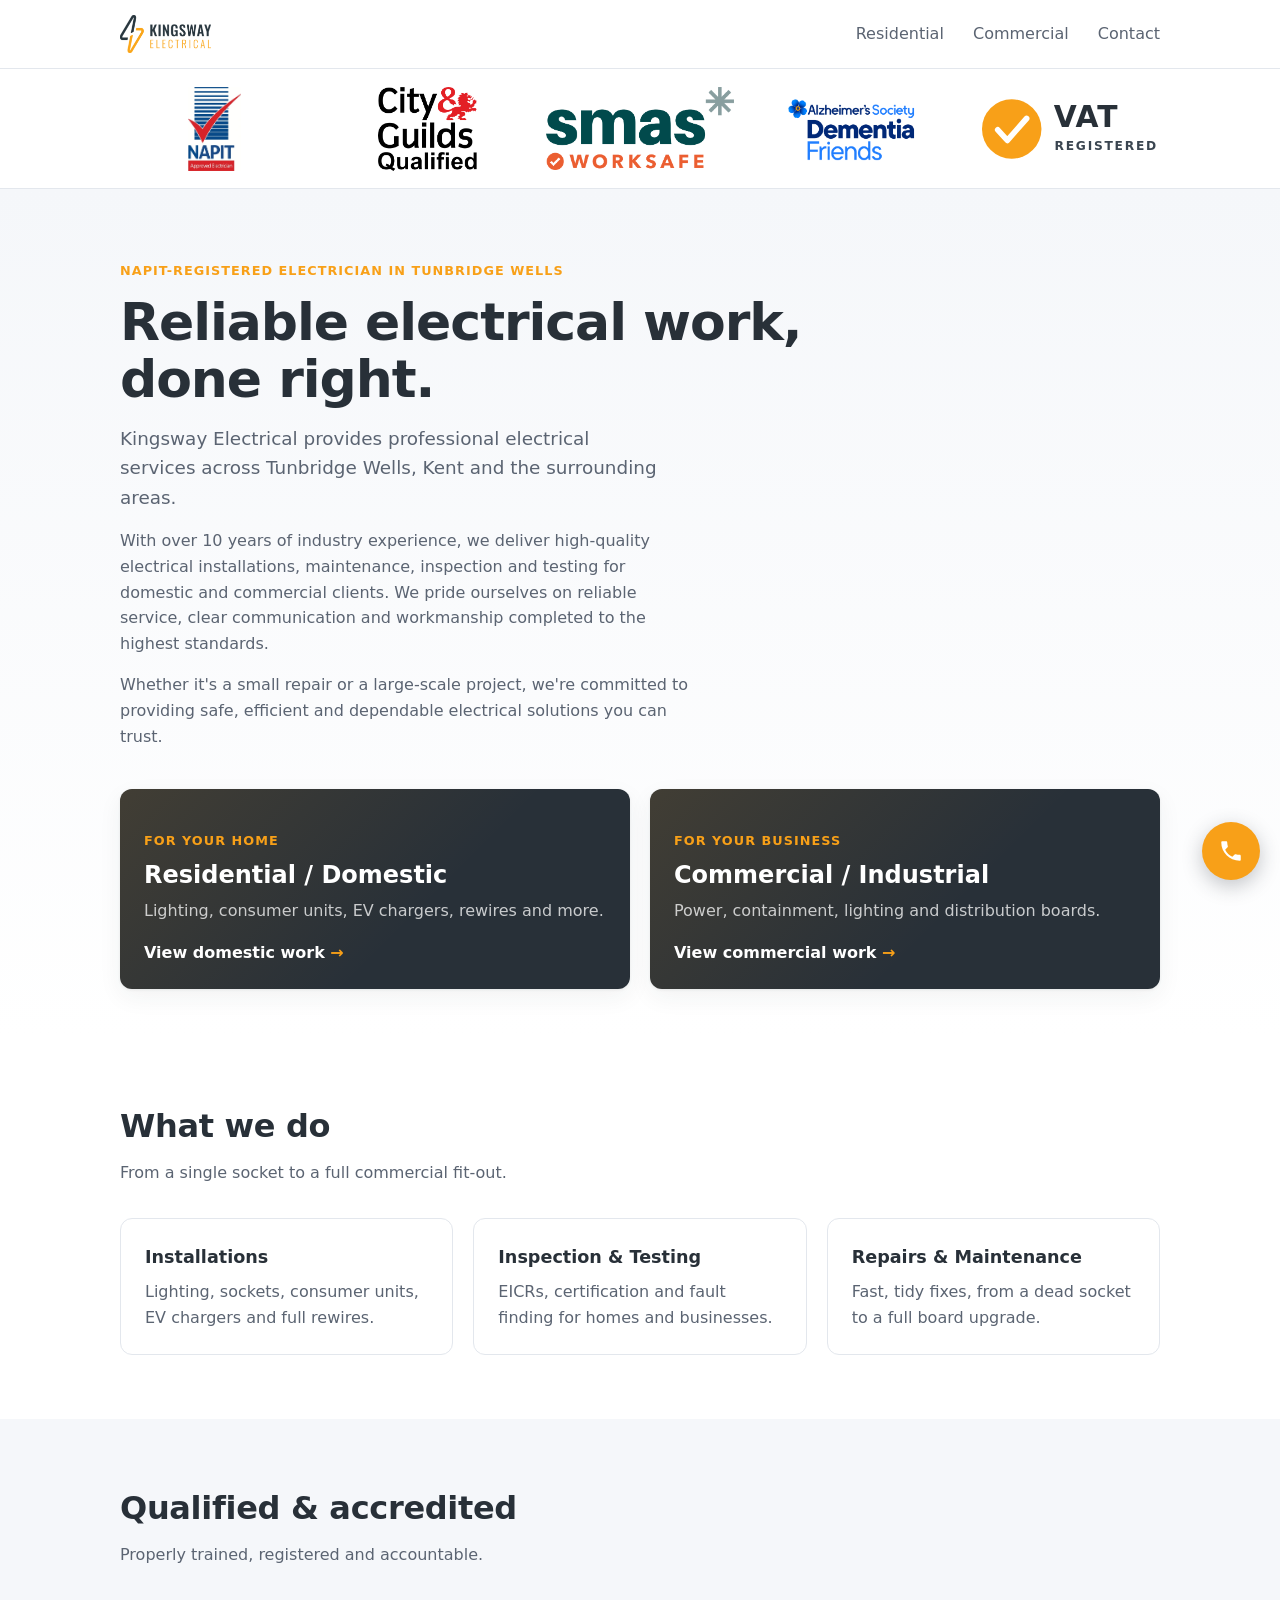
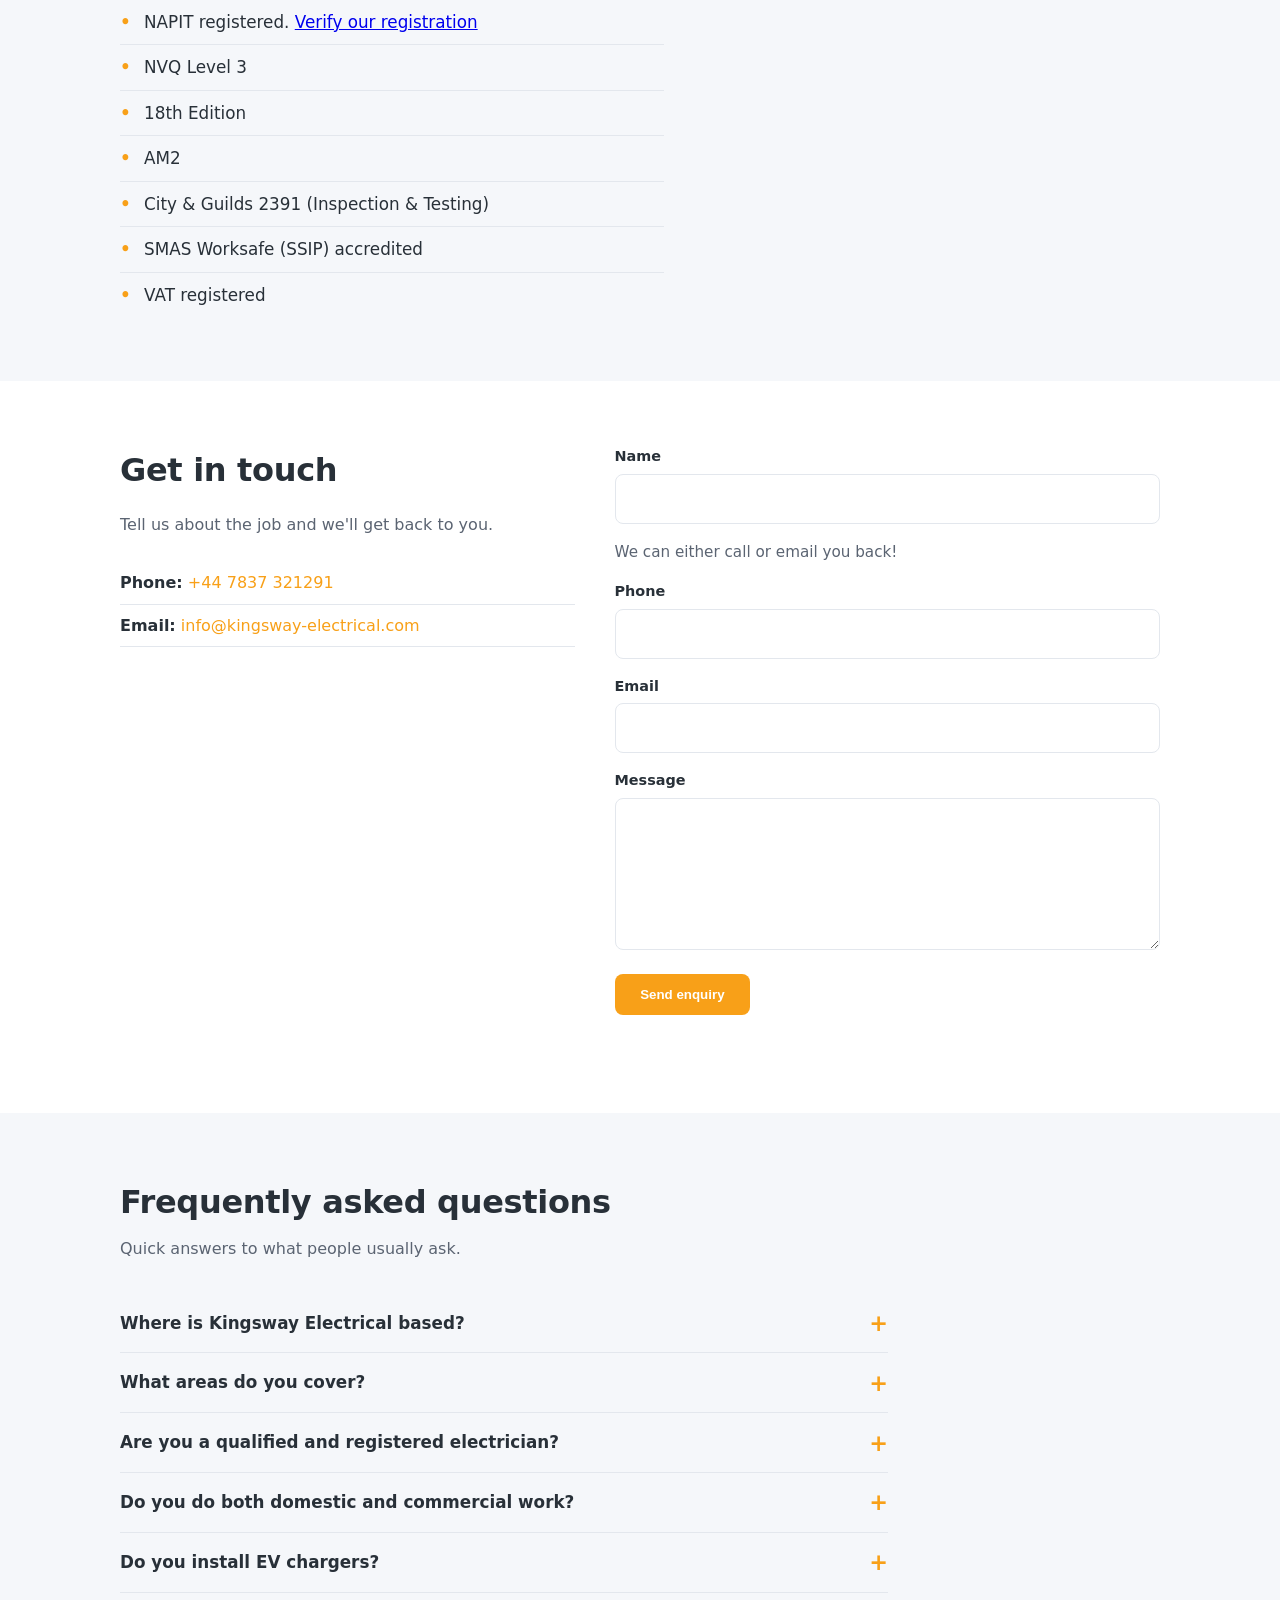
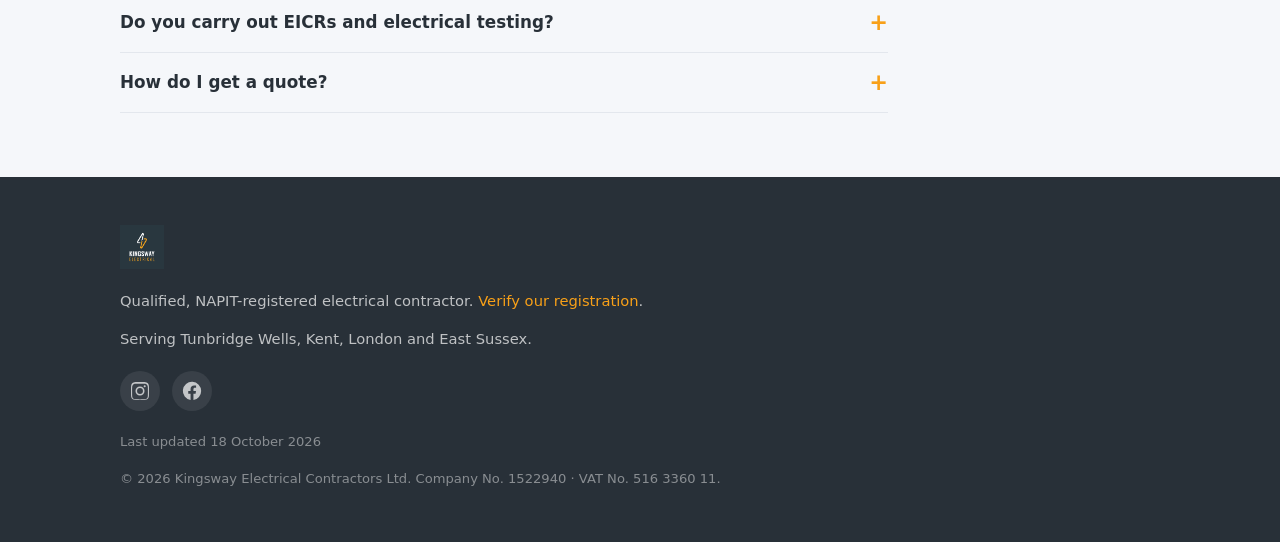
==== commit 3cd68a8f: "refresh last-updated date" ====
--- a/index.html
+++ b/index.html
@@ -553,7 +553,7 @@
                 </p>
                 <p class="foot-updated">
                     Last updated
-                    <time datetime="2026-10-11">11 October 2026</time>
+                    <time datetime="2026-10-18">18 October 2026</time>
                 </p>
                 <p class="foot-meta">
                     &copy; <span id="year">2026</span> Kingsway Electrical
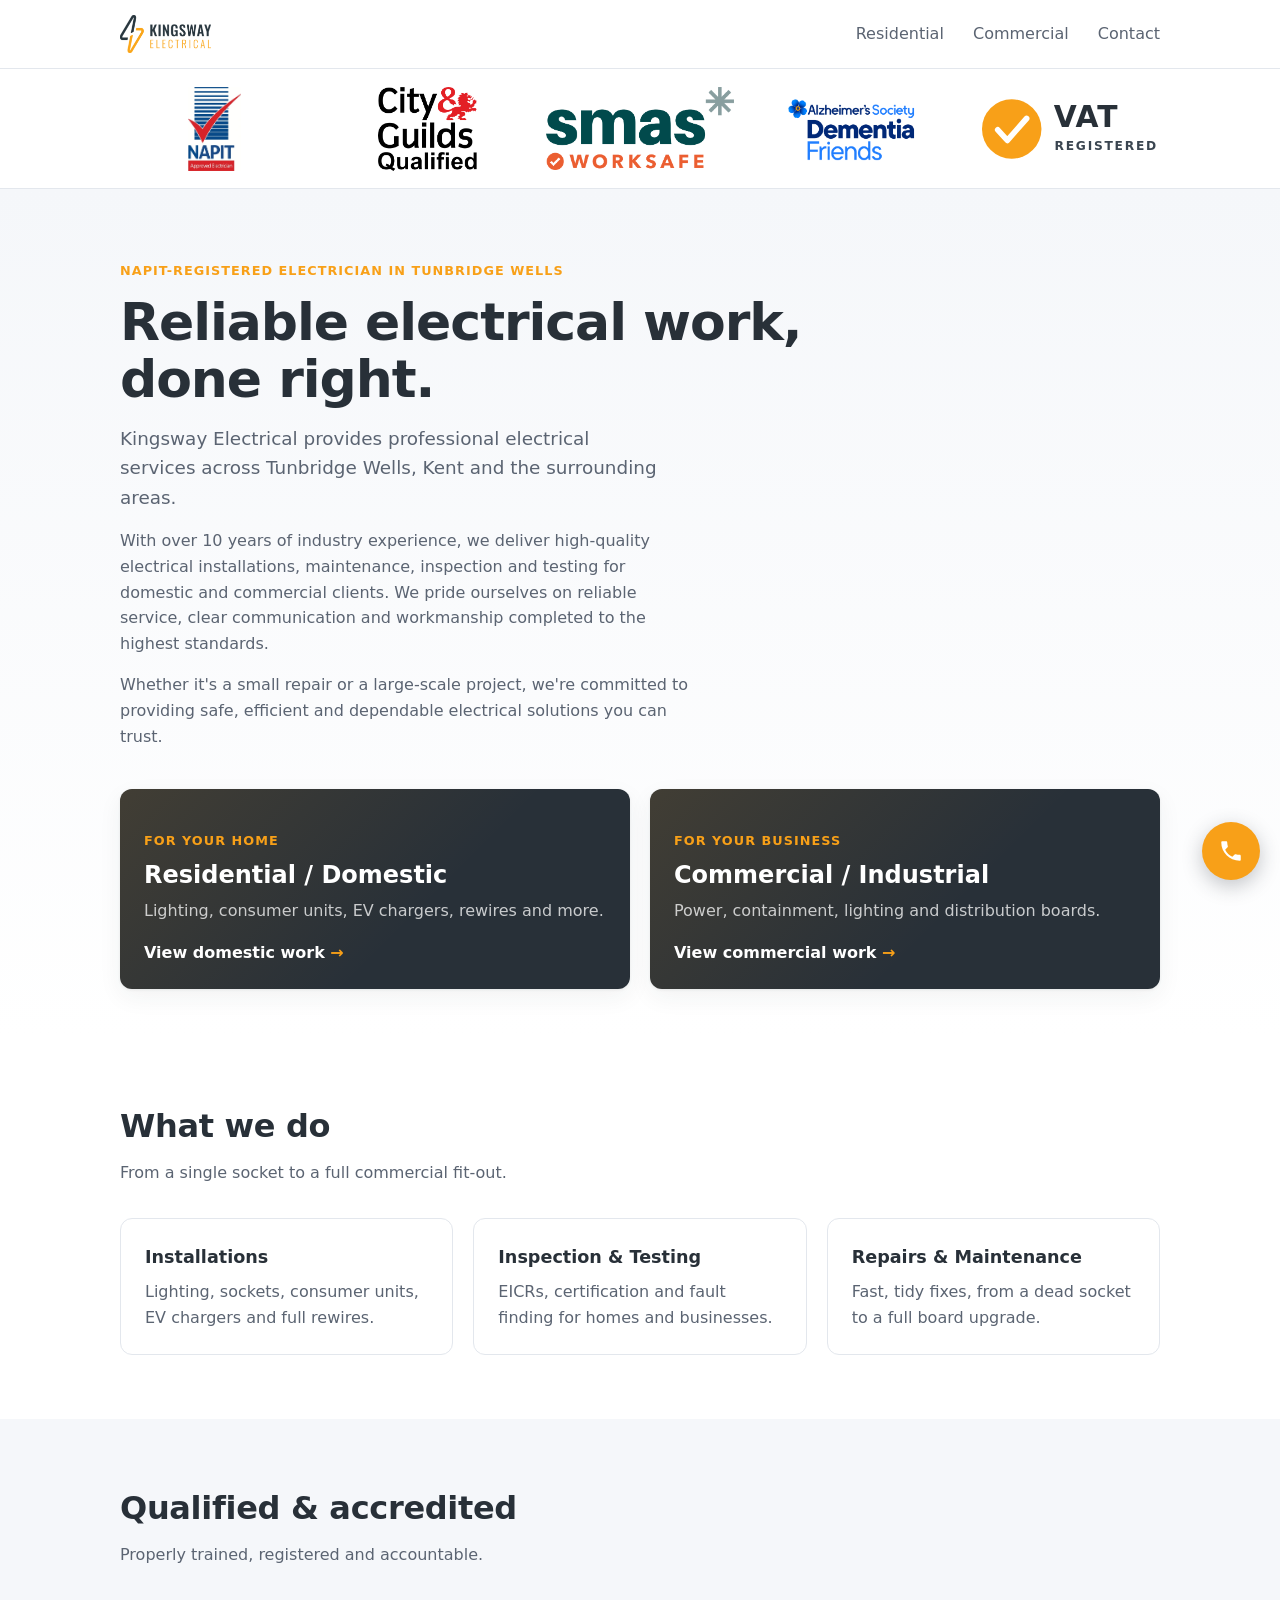
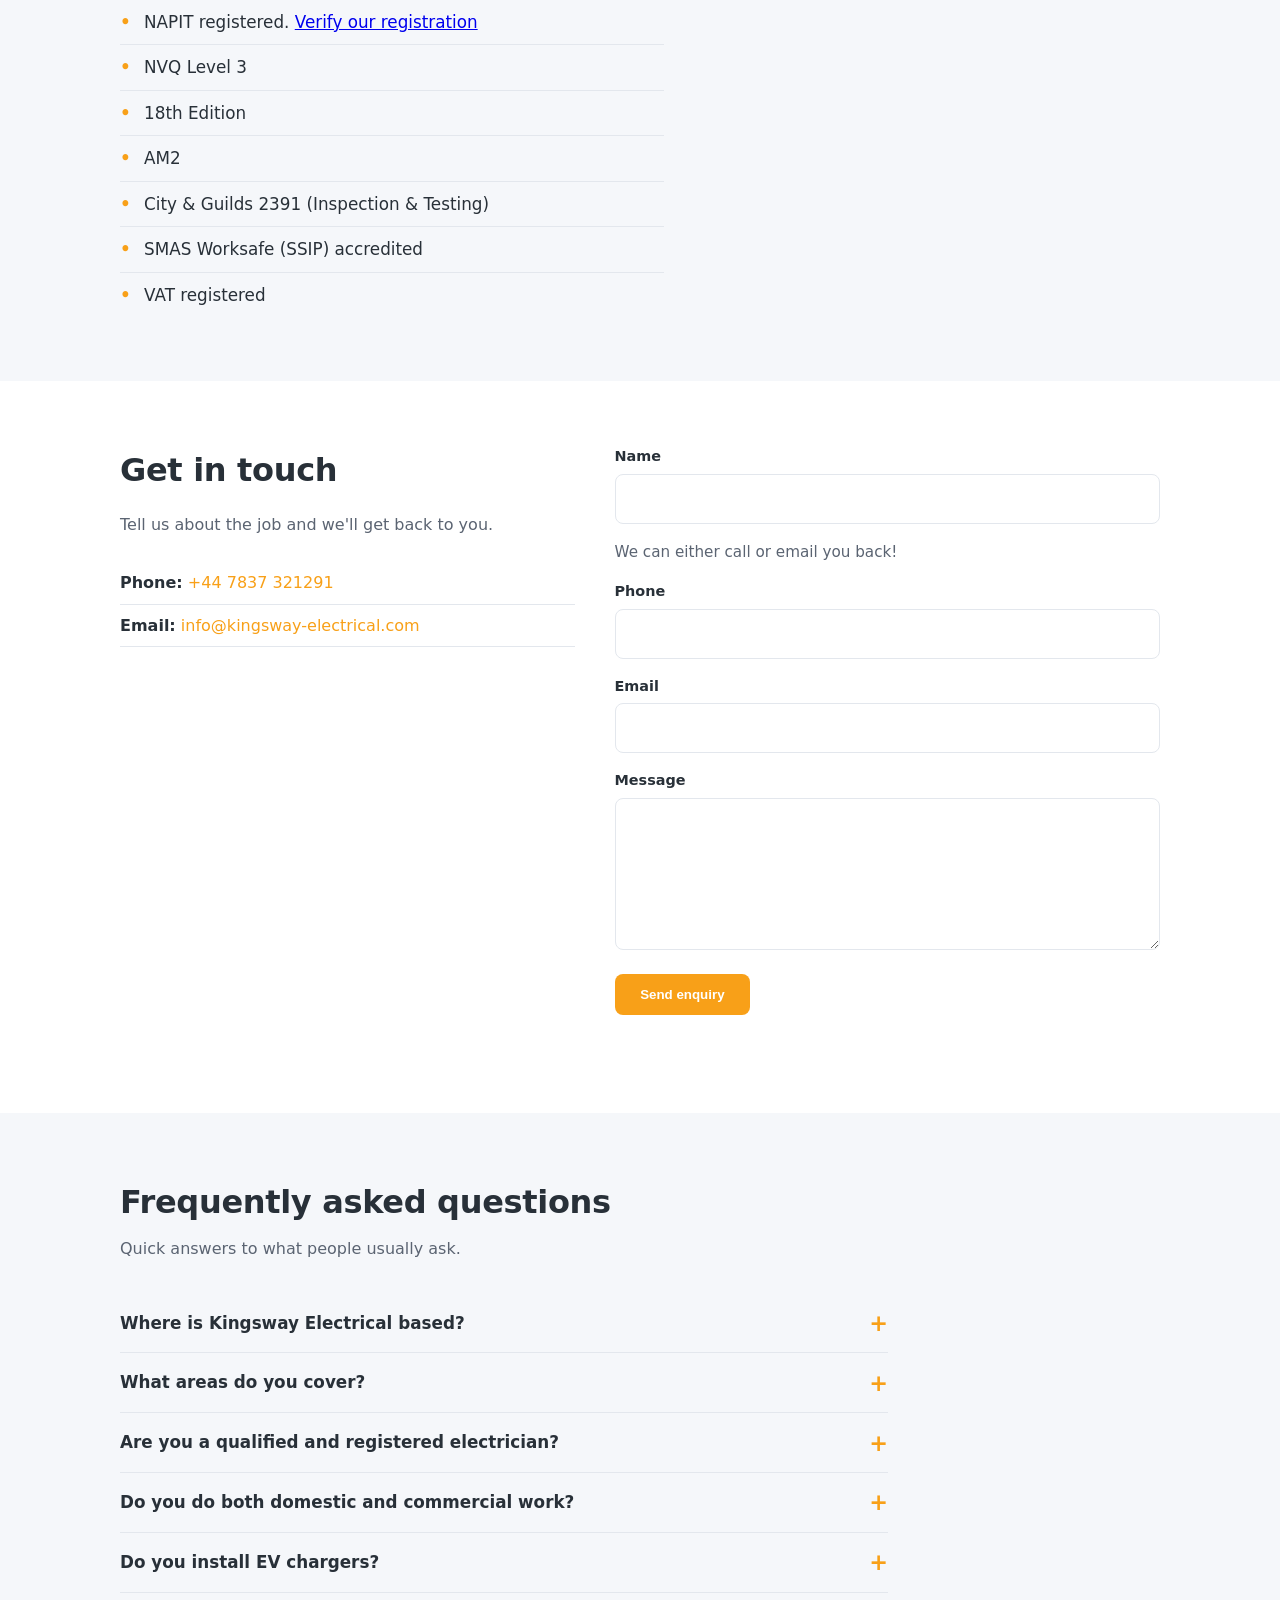
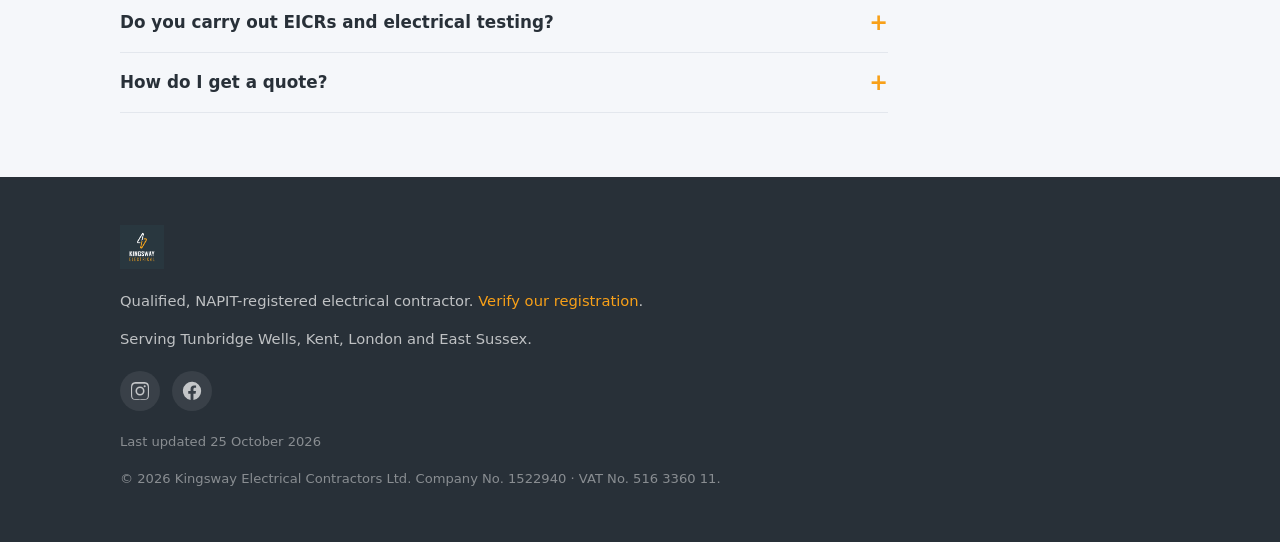
==== commit fdb769d4: "refresh last-updated date" ====
--- a/index.html
+++ b/index.html
@@ -553,7 +553,7 @@
                 </p>
                 <p class="foot-updated">
                     Last updated
-                    <time datetime="2026-10-18">18 October 2026</time>
+                    <time datetime="2026-10-25">25 October 2026</time>
                 </p>
                 <p class="foot-meta">
                     &copy; <span id="year">2026</span> Kingsway Electrical
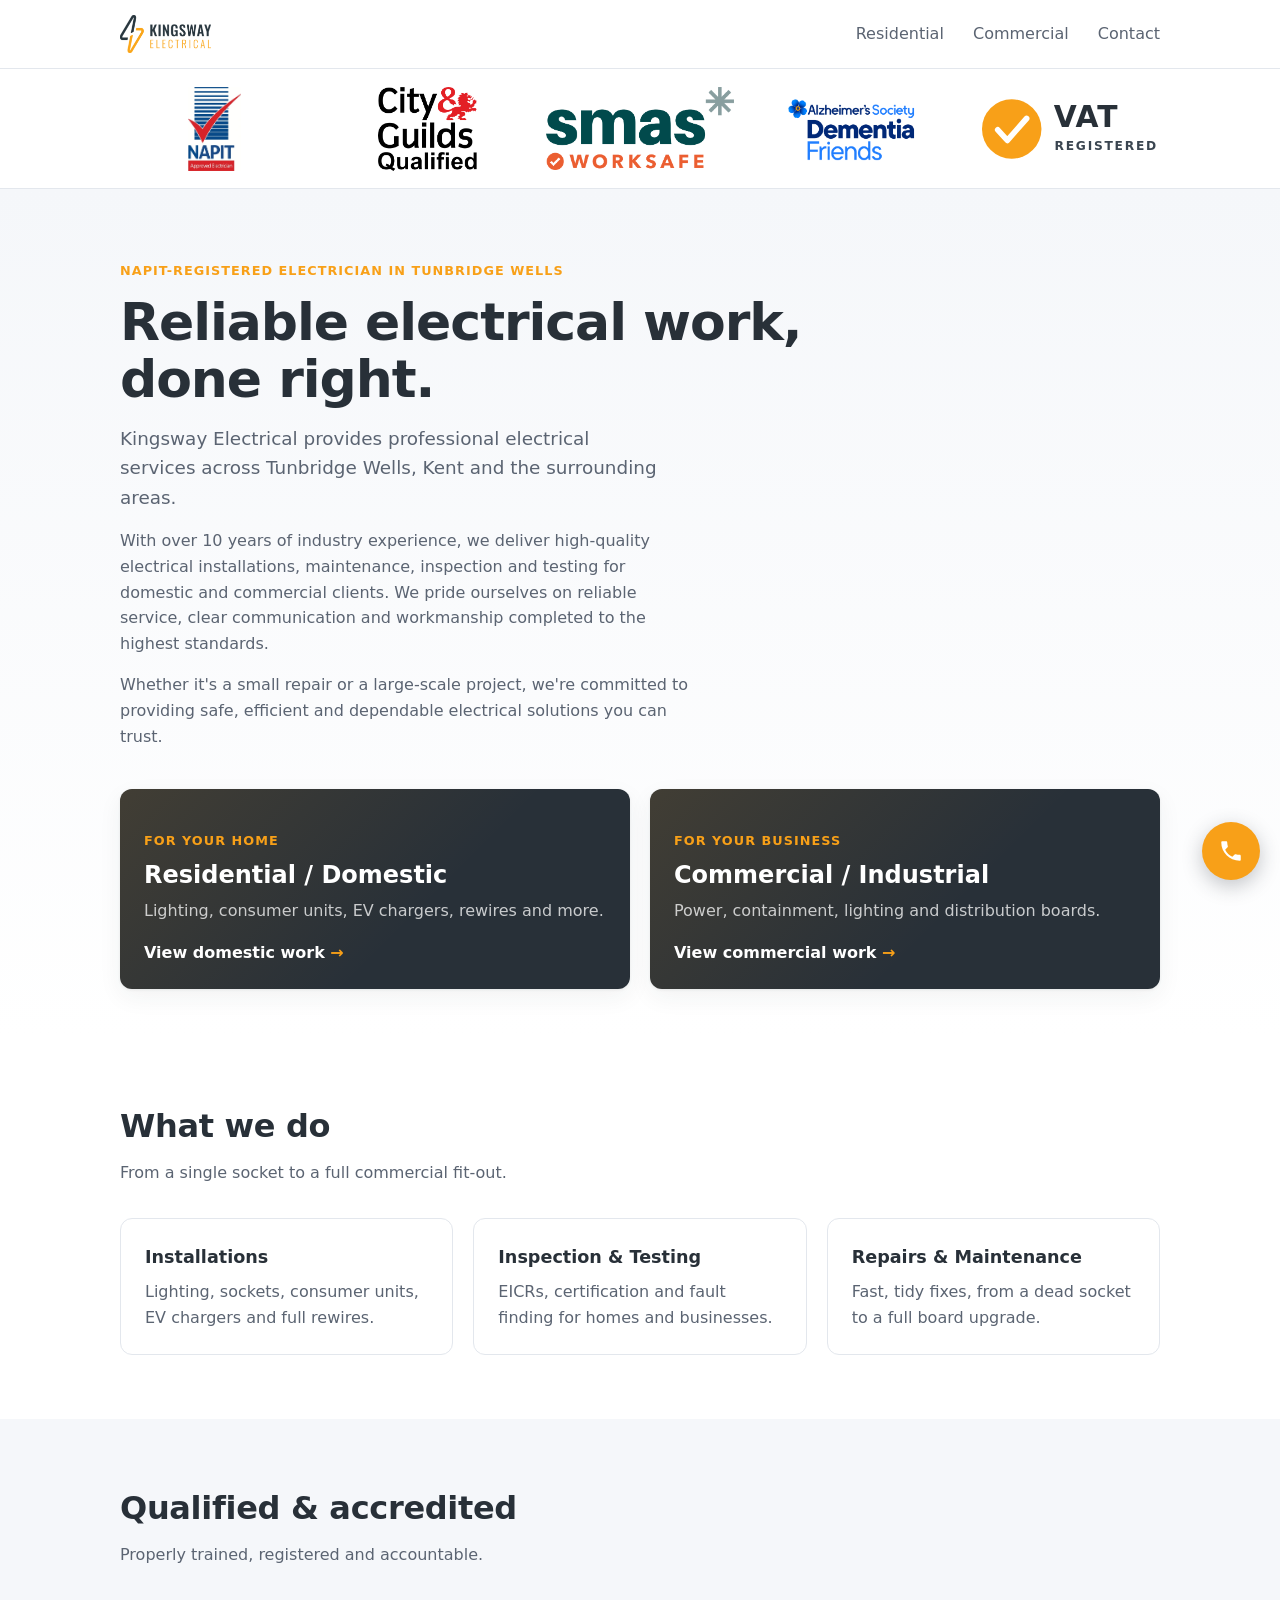
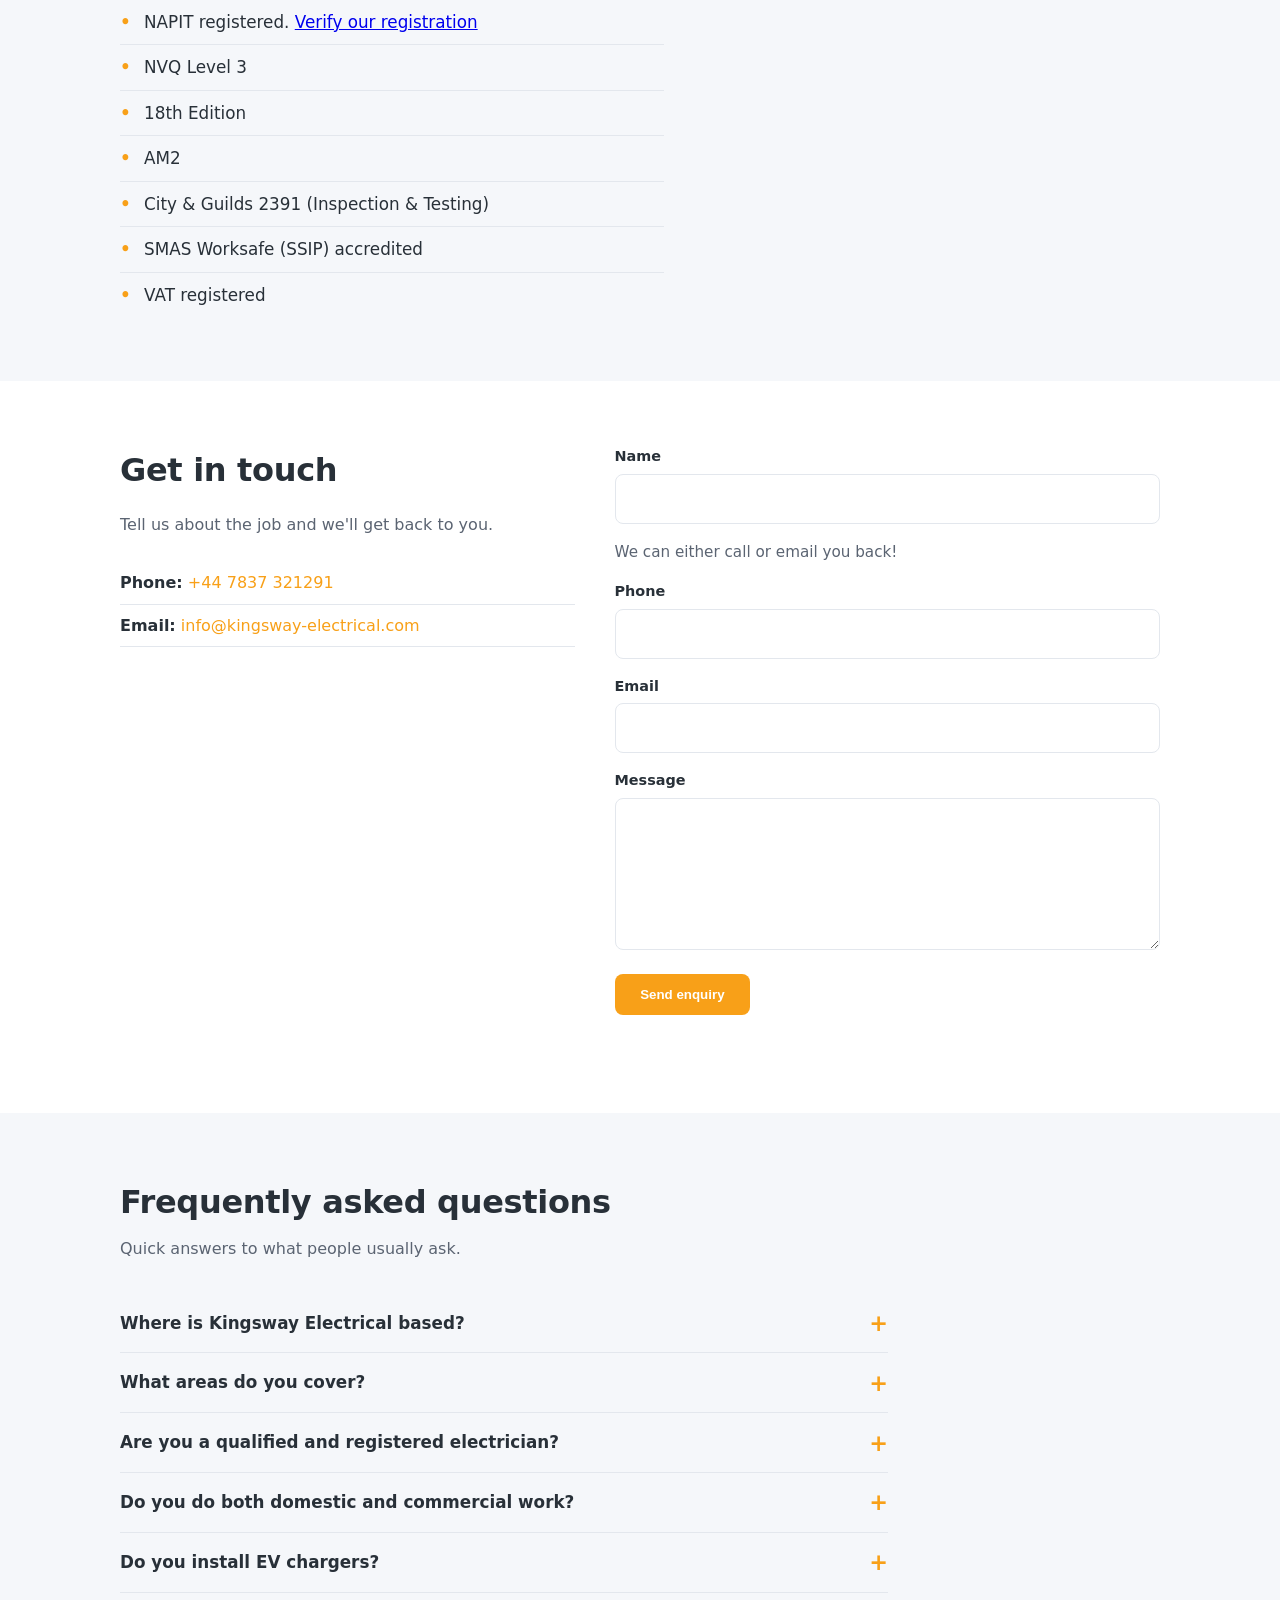
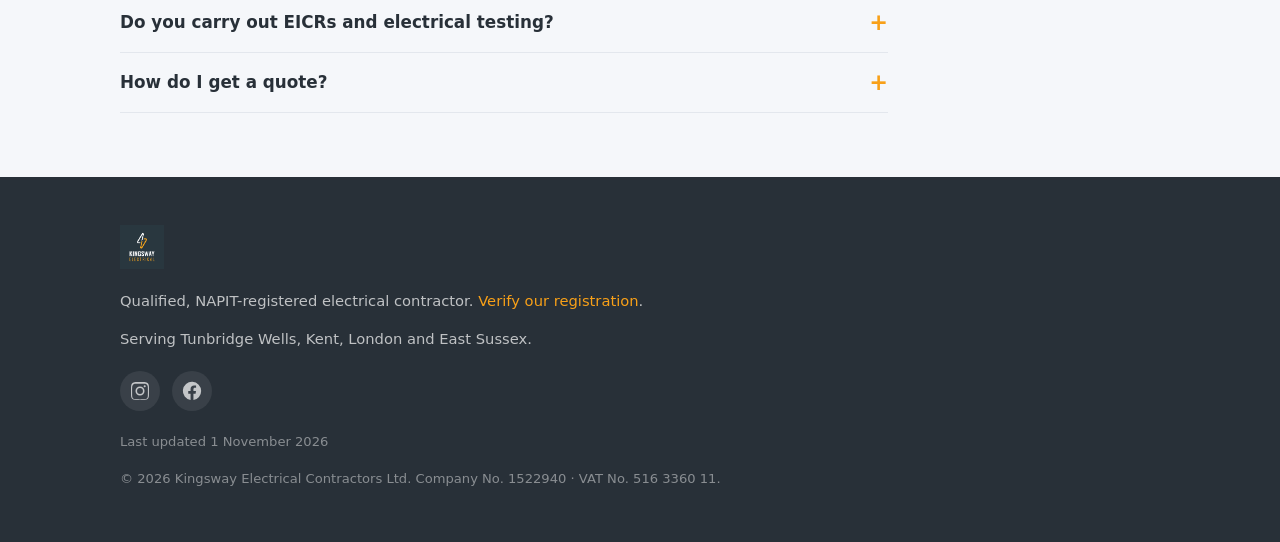
==== commit d34c9c11: "refresh last-updated date" ====
--- a/index.html
+++ b/index.html
@@ -553,7 +553,7 @@
                 </p>
                 <p class="foot-updated">
                     Last updated
-                    <time datetime="2026-10-25">25 October 2026</time>
+                    <time datetime="2026-11-01">1 November 2026</time>
                 </p>
                 <p class="foot-meta">
                     &copy; <span id="year">2026</span> Kingsway Electrical
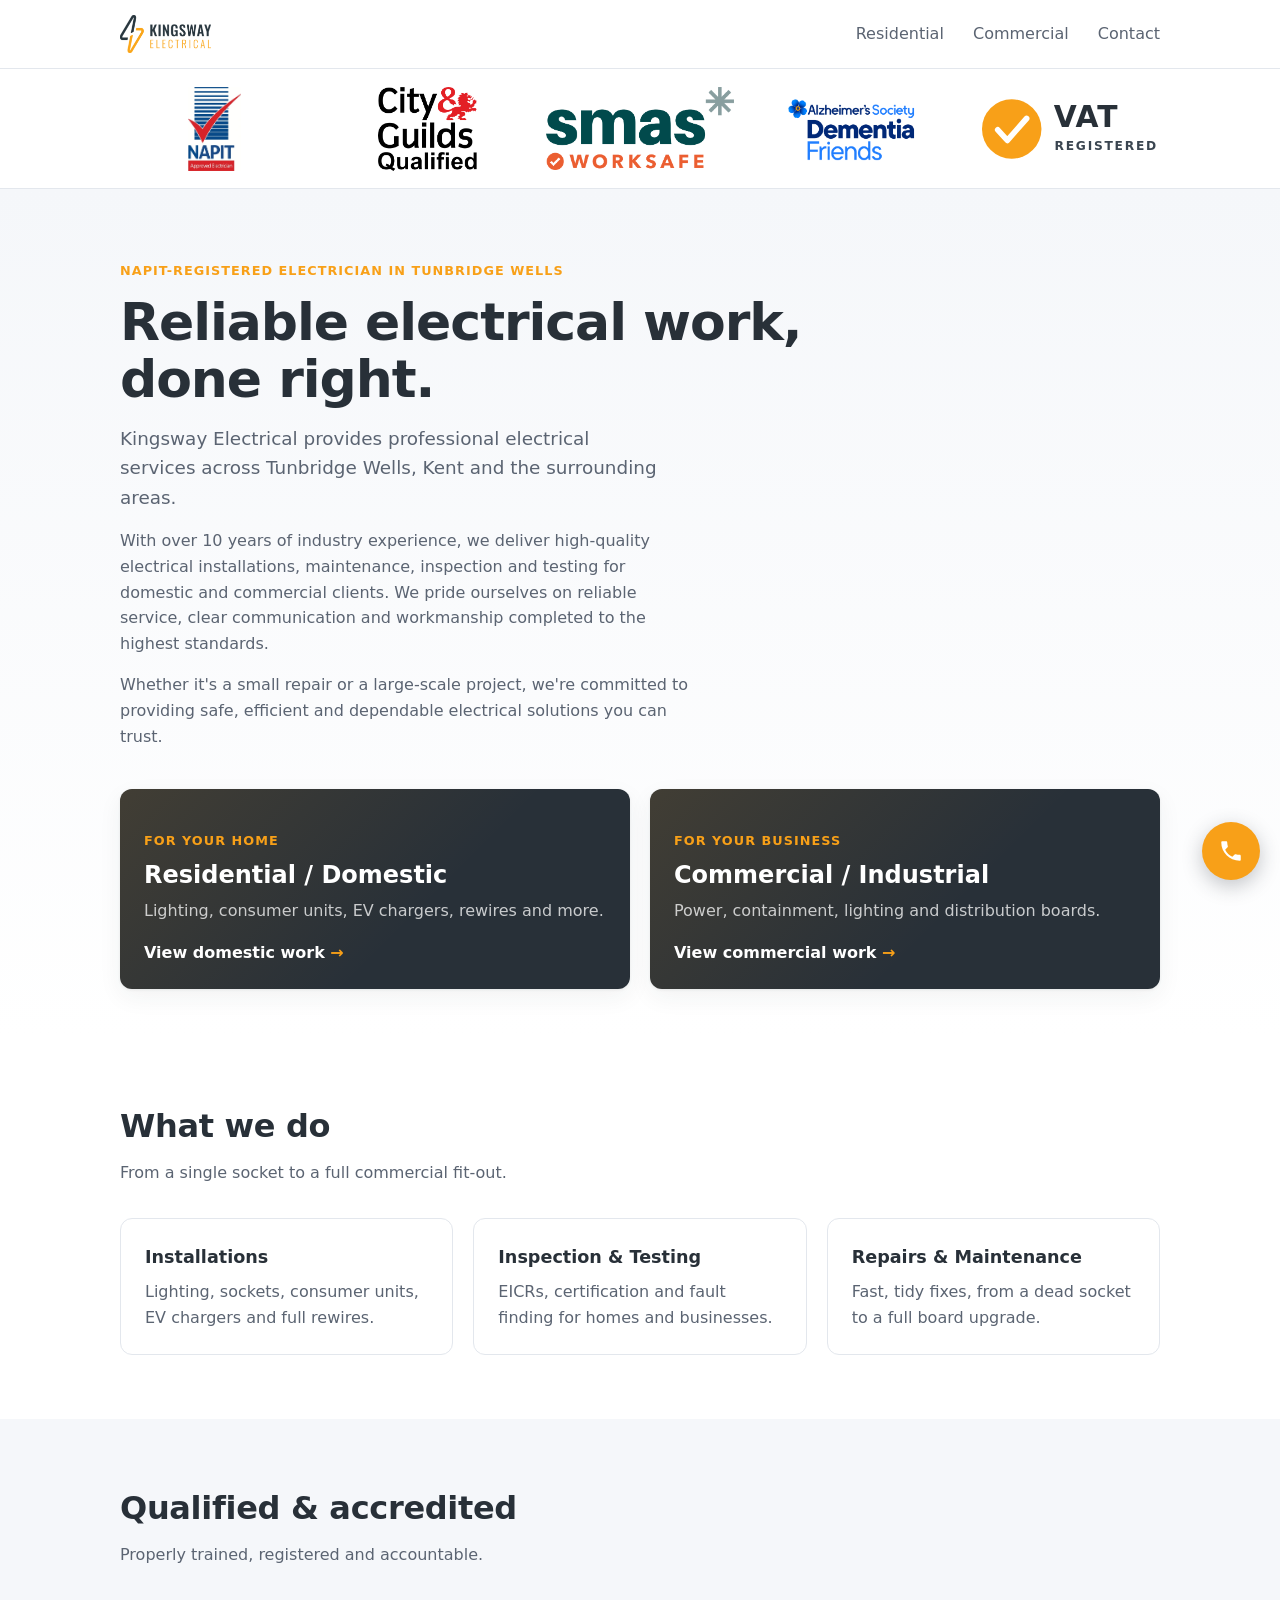
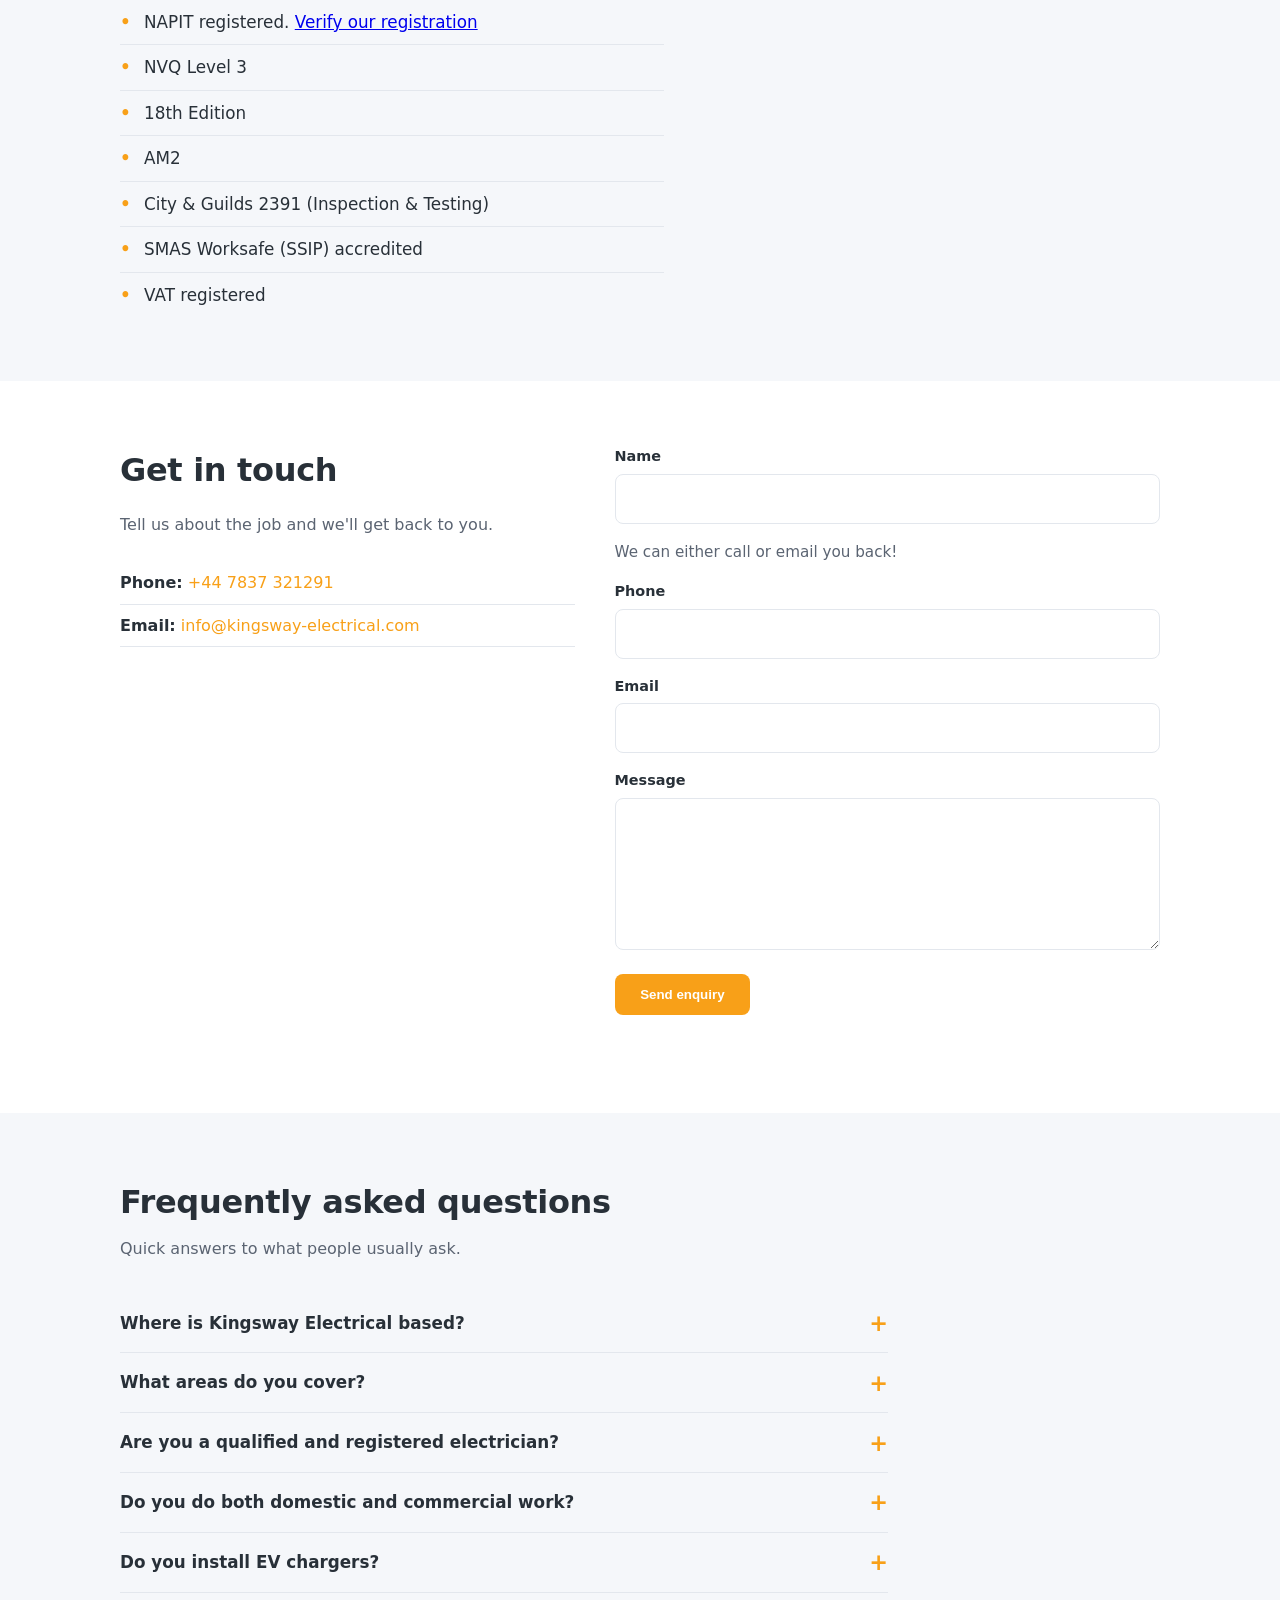
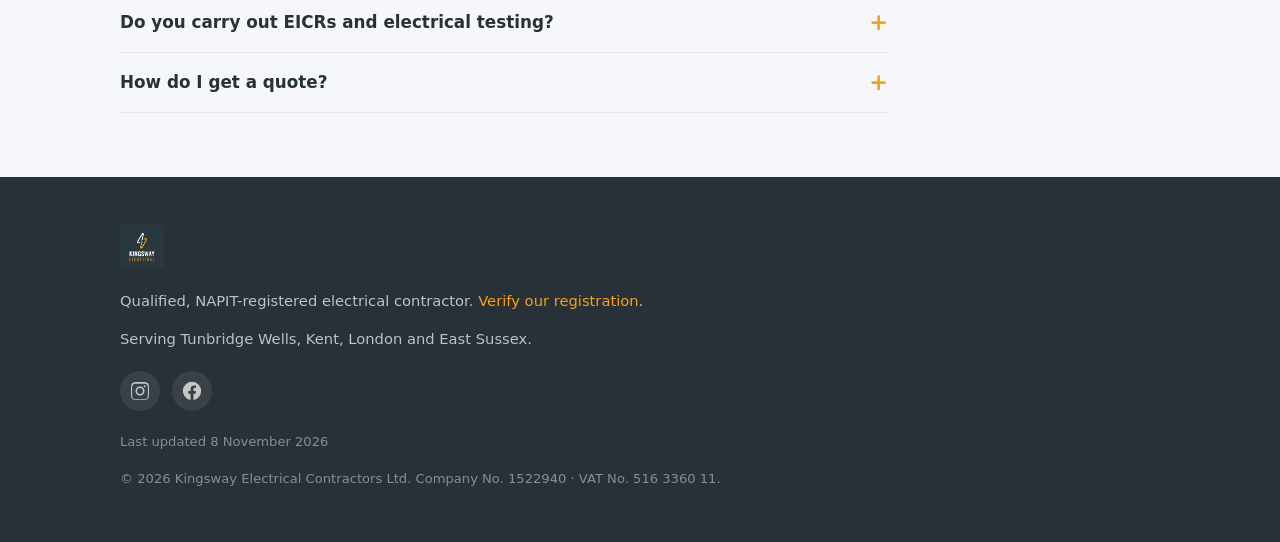
==== commit b74f0b96: "refresh last-updated date" ====
--- a/index.html
+++ b/index.html
@@ -553,7 +553,7 @@
                 </p>
                 <p class="foot-updated">
                     Last updated
-                    <time datetime="2026-11-01">1 November 2026</time>
+                    <time datetime="2026-11-08">8 November 2026</time>
                 </p>
                 <p class="foot-meta">
                     &copy; <span id="year">2026</span> Kingsway Electrical
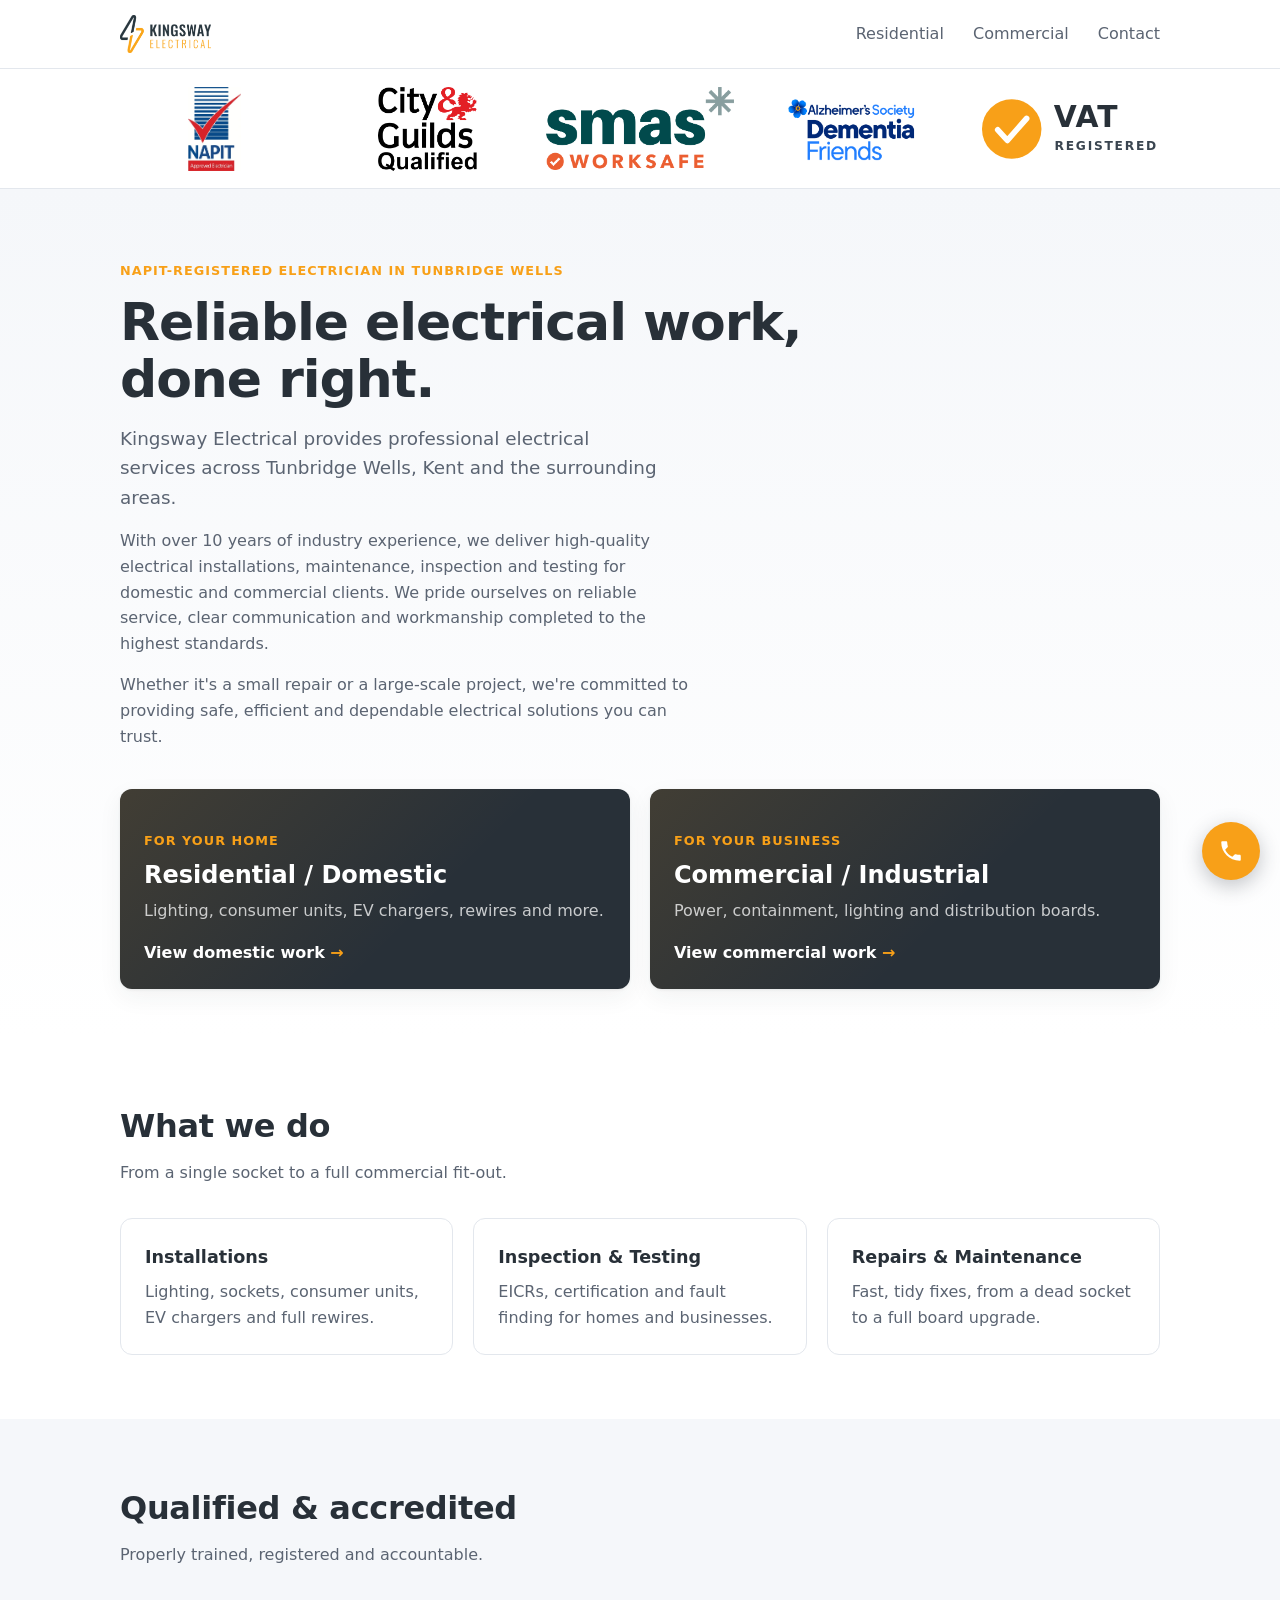
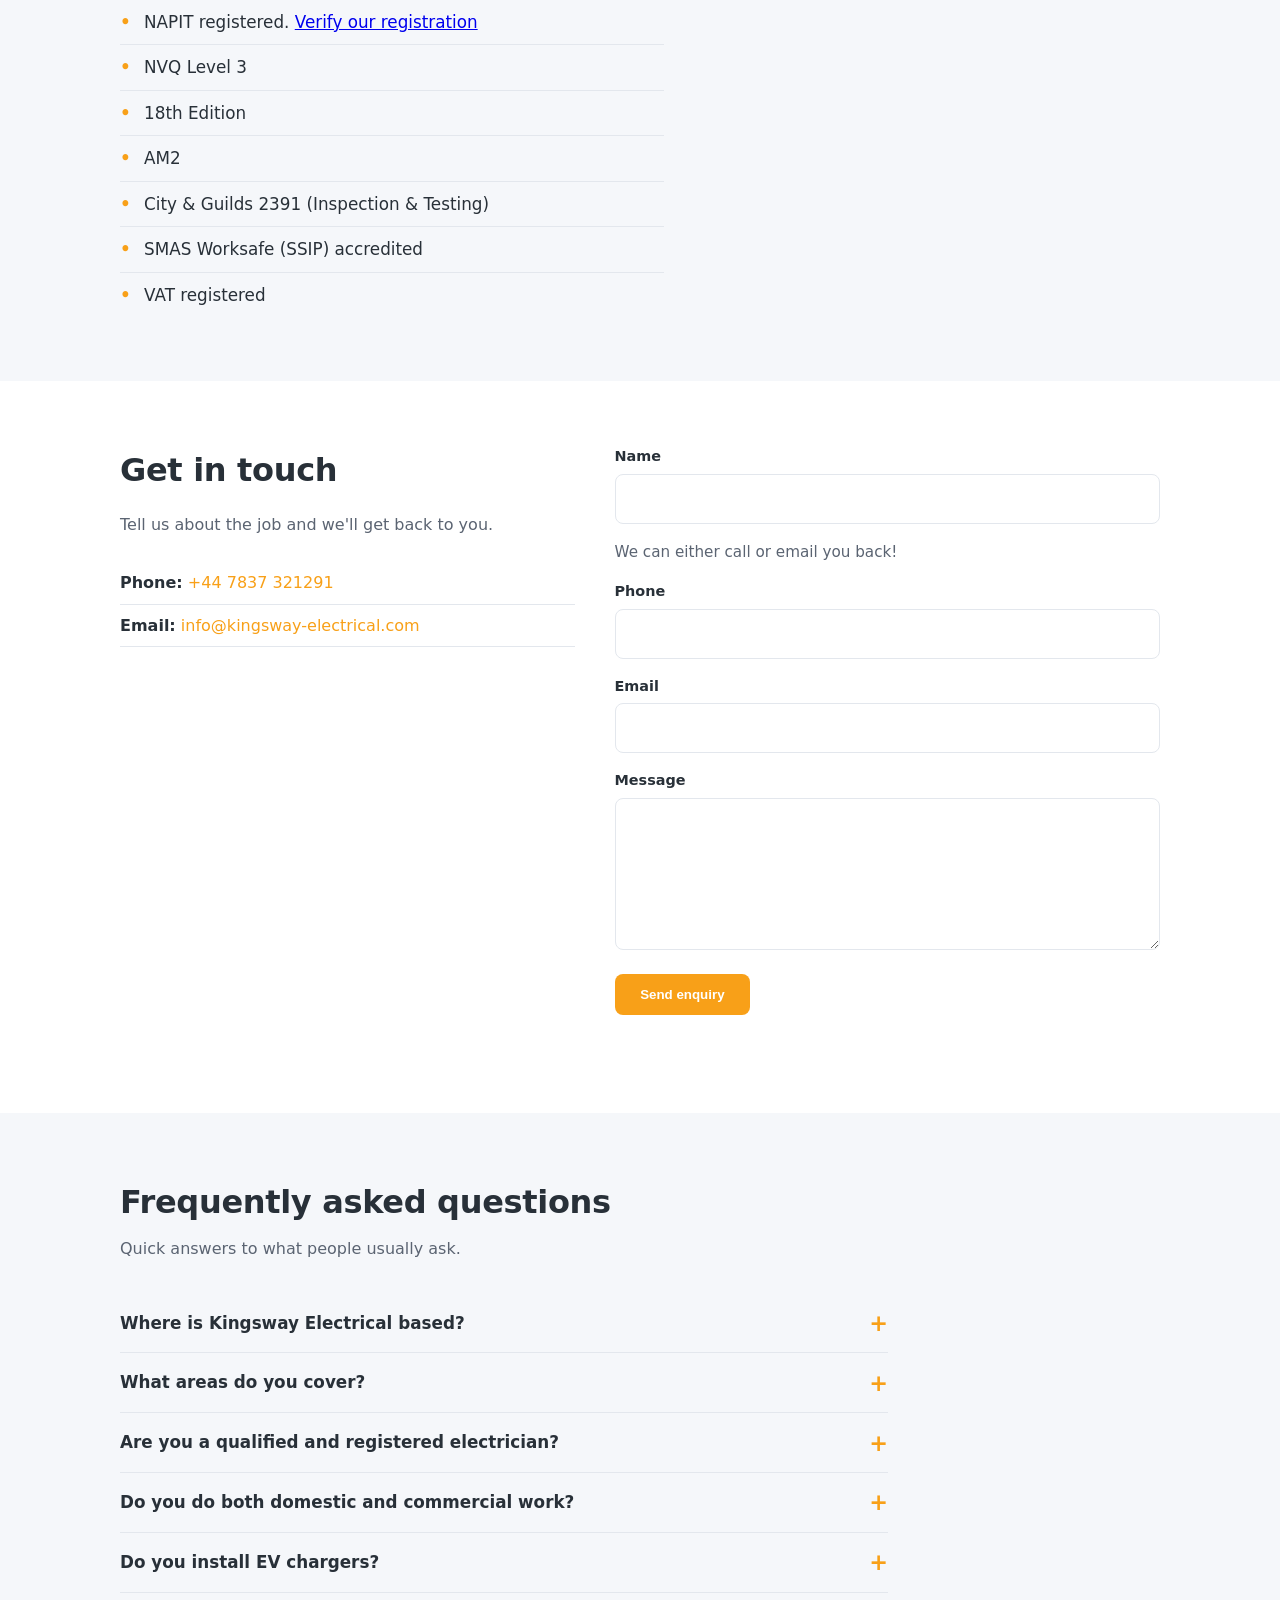
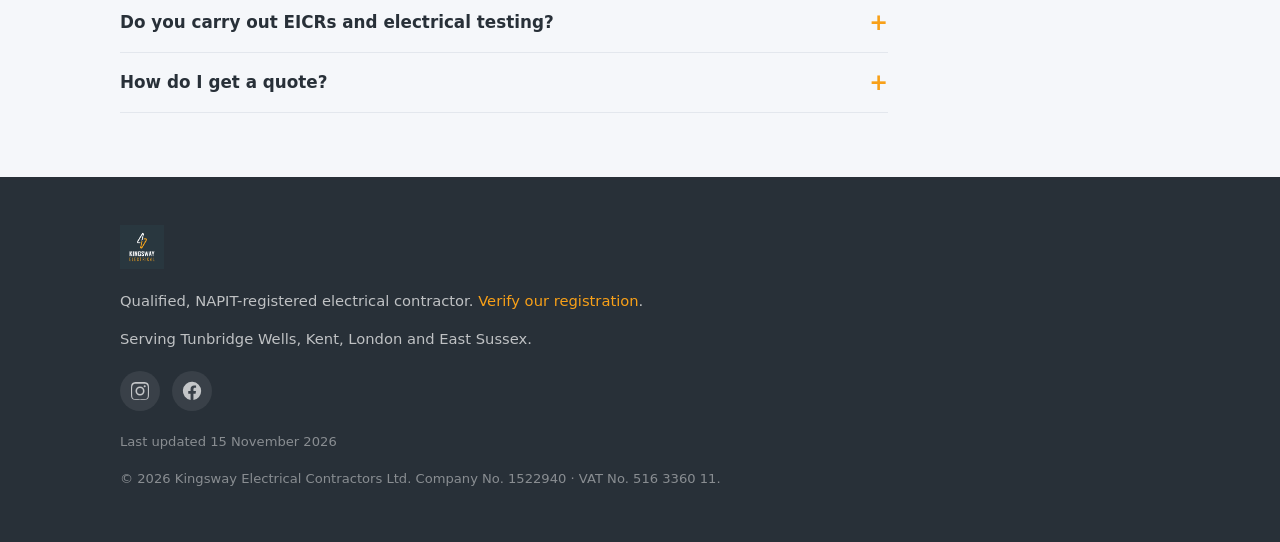
==== commit 52d3d07d: "refresh last-updated date" ====
--- a/index.html
+++ b/index.html
@@ -553,7 +553,7 @@
                 </p>
                 <p class="foot-updated">
                     Last updated
-                    <time datetime="2026-11-08">8 November 2026</time>
+                    <time datetime="2026-11-15">15 November 2026</time>
                 </p>
                 <p class="foot-meta">
                     &copy; <span id="year">2026</span> Kingsway Electrical
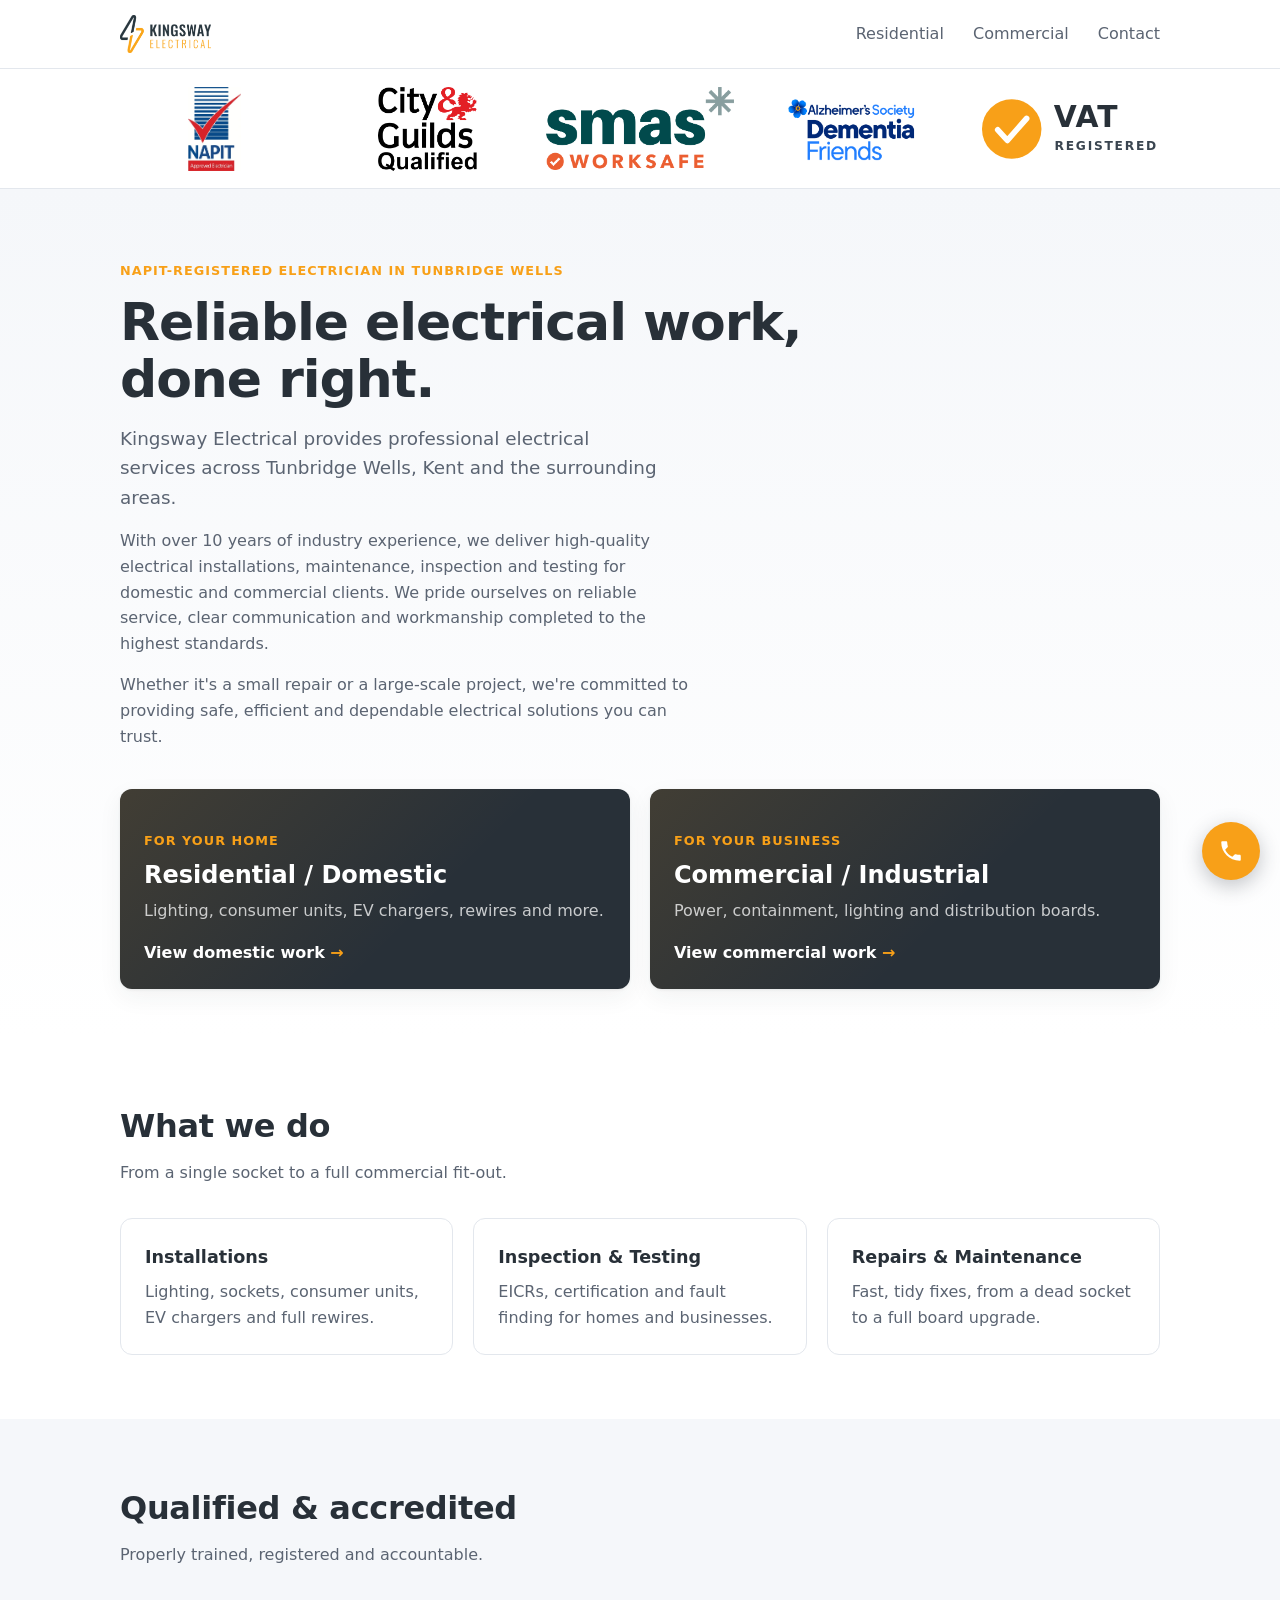
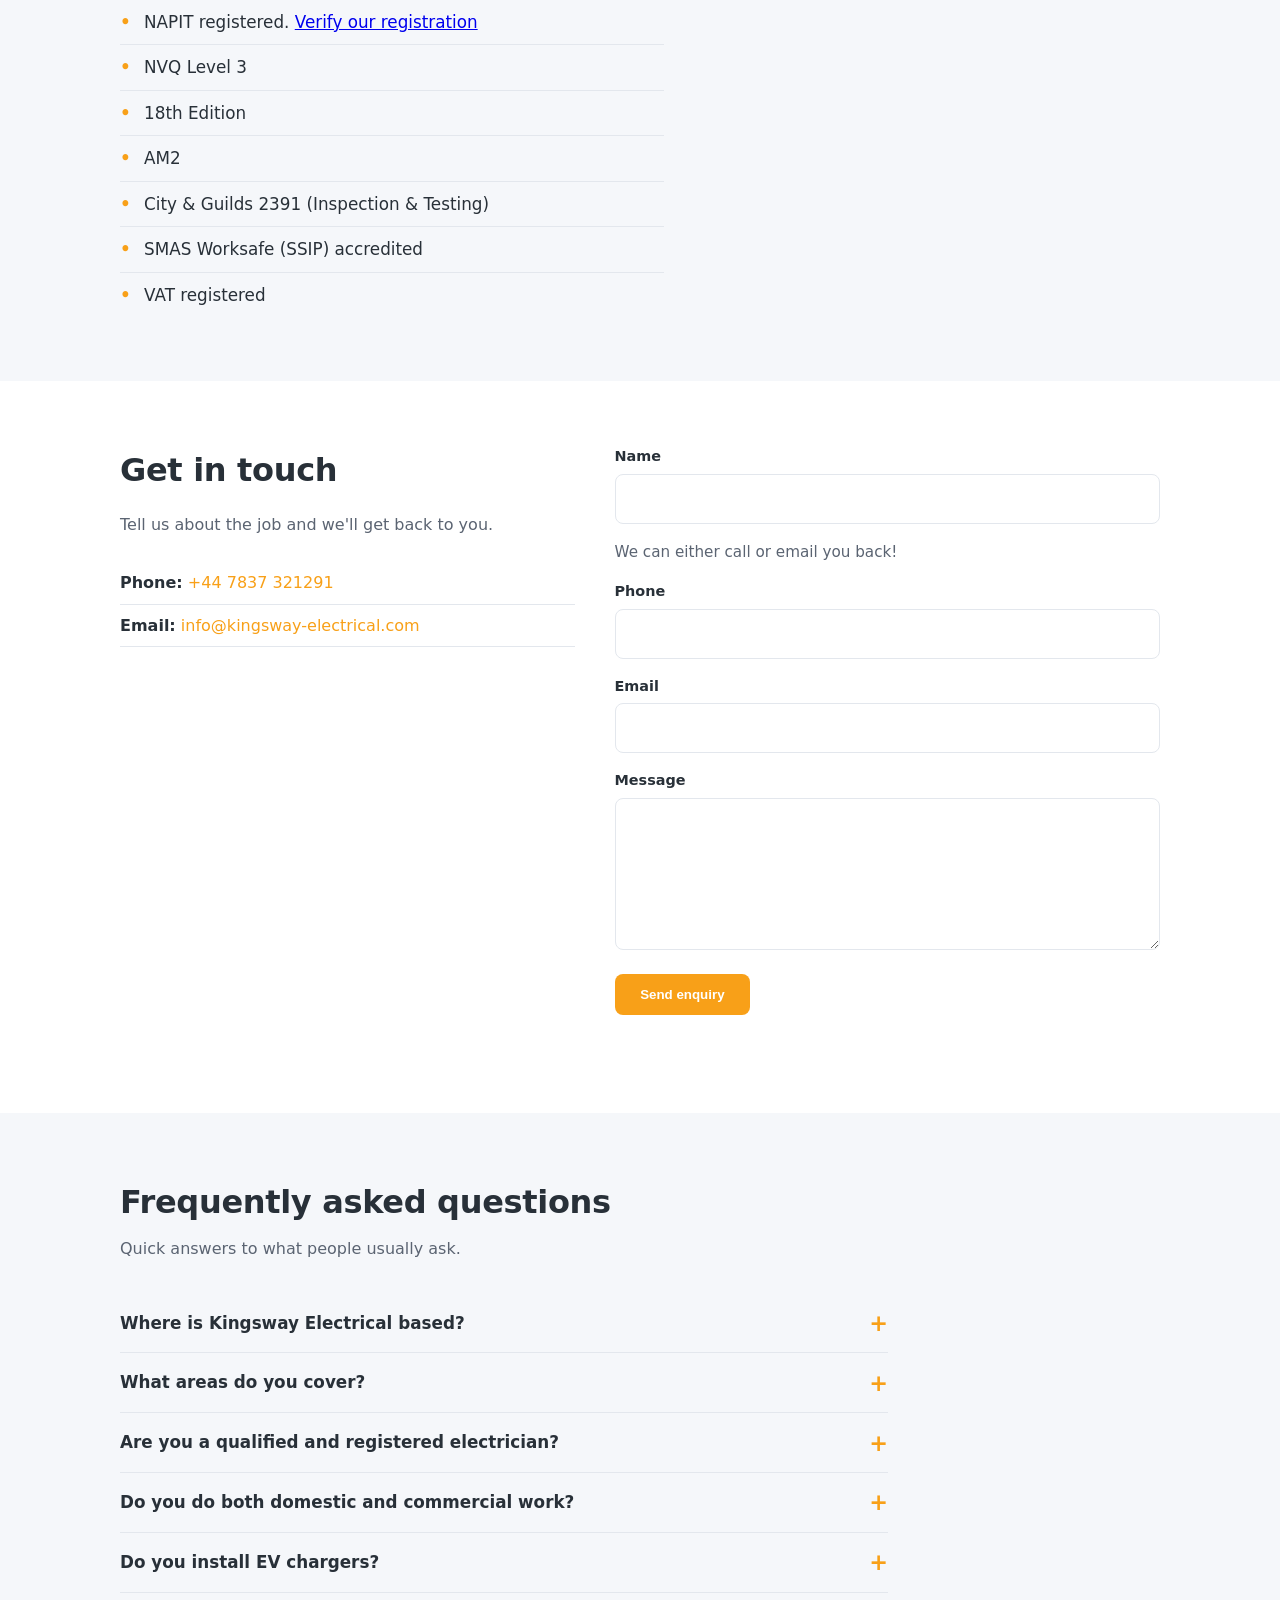
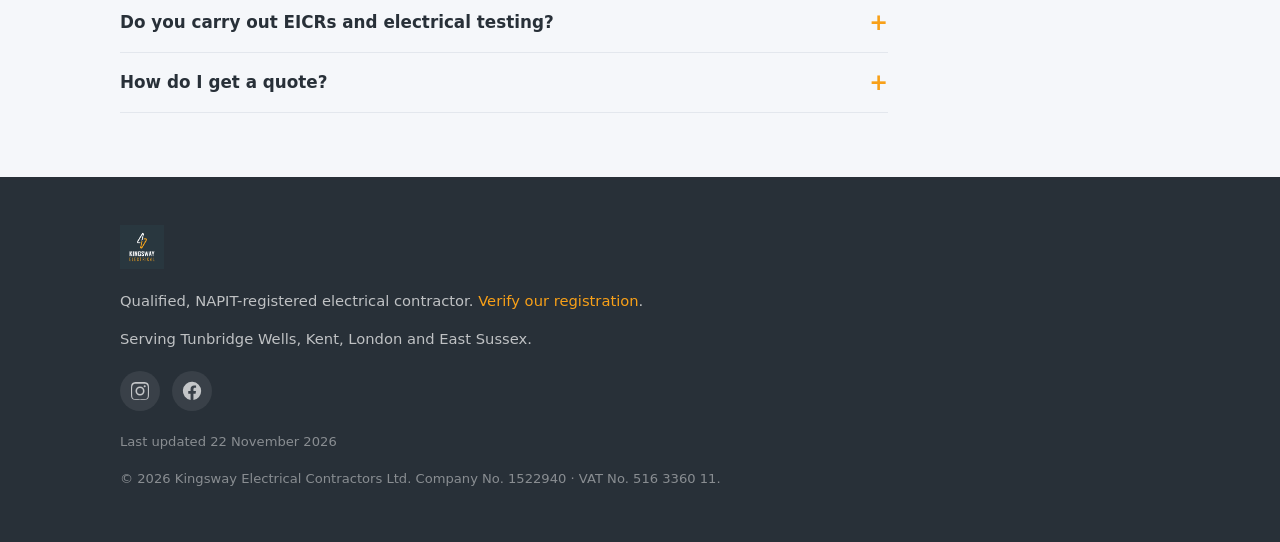
==== commit ea78f10e: "refresh last-updated date" ====
--- a/index.html
+++ b/index.html
@@ -553,7 +553,7 @@
                 </p>
                 <p class="foot-updated">
                     Last updated
-                    <time datetime="2026-11-15">15 November 2026</time>
+                    <time datetime="2026-11-22">22 November 2026</time>
                 </p>
                 <p class="foot-meta">
                     &copy; <span id="year">2026</span> Kingsway Electrical
